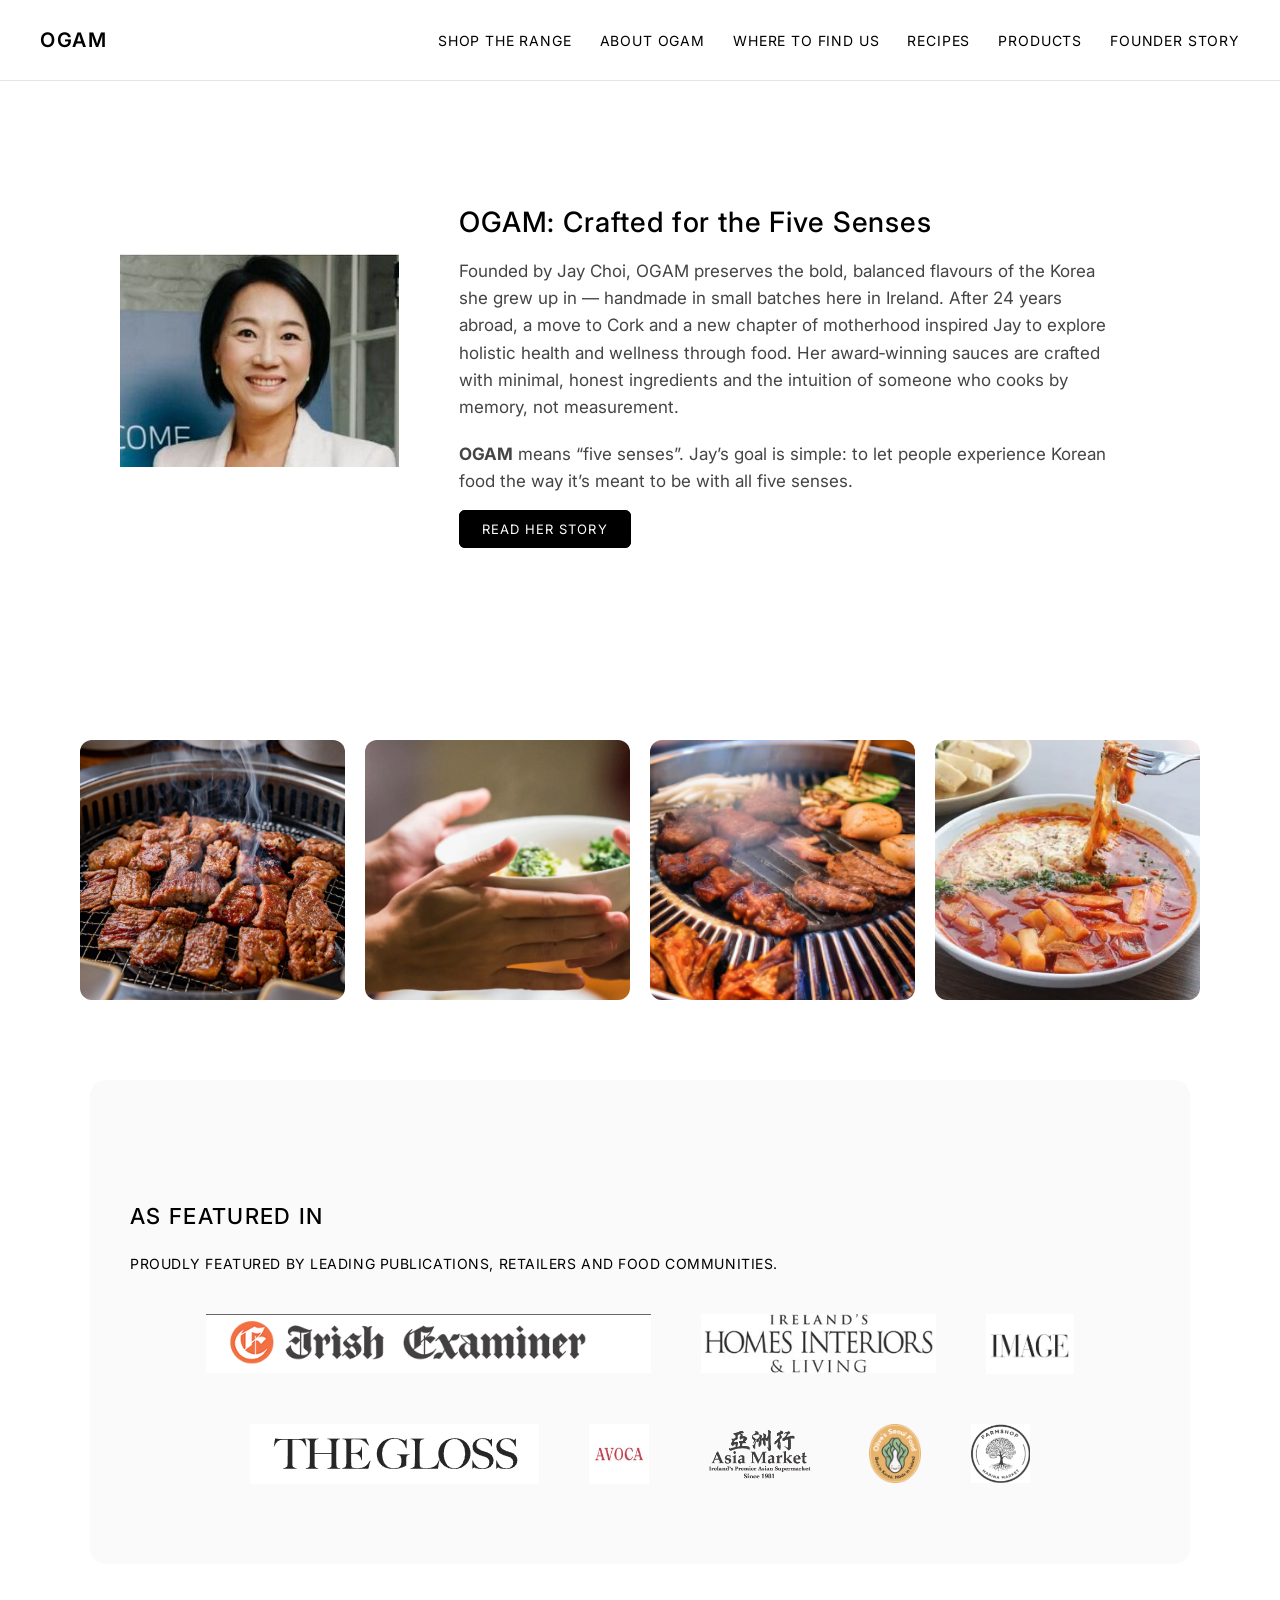
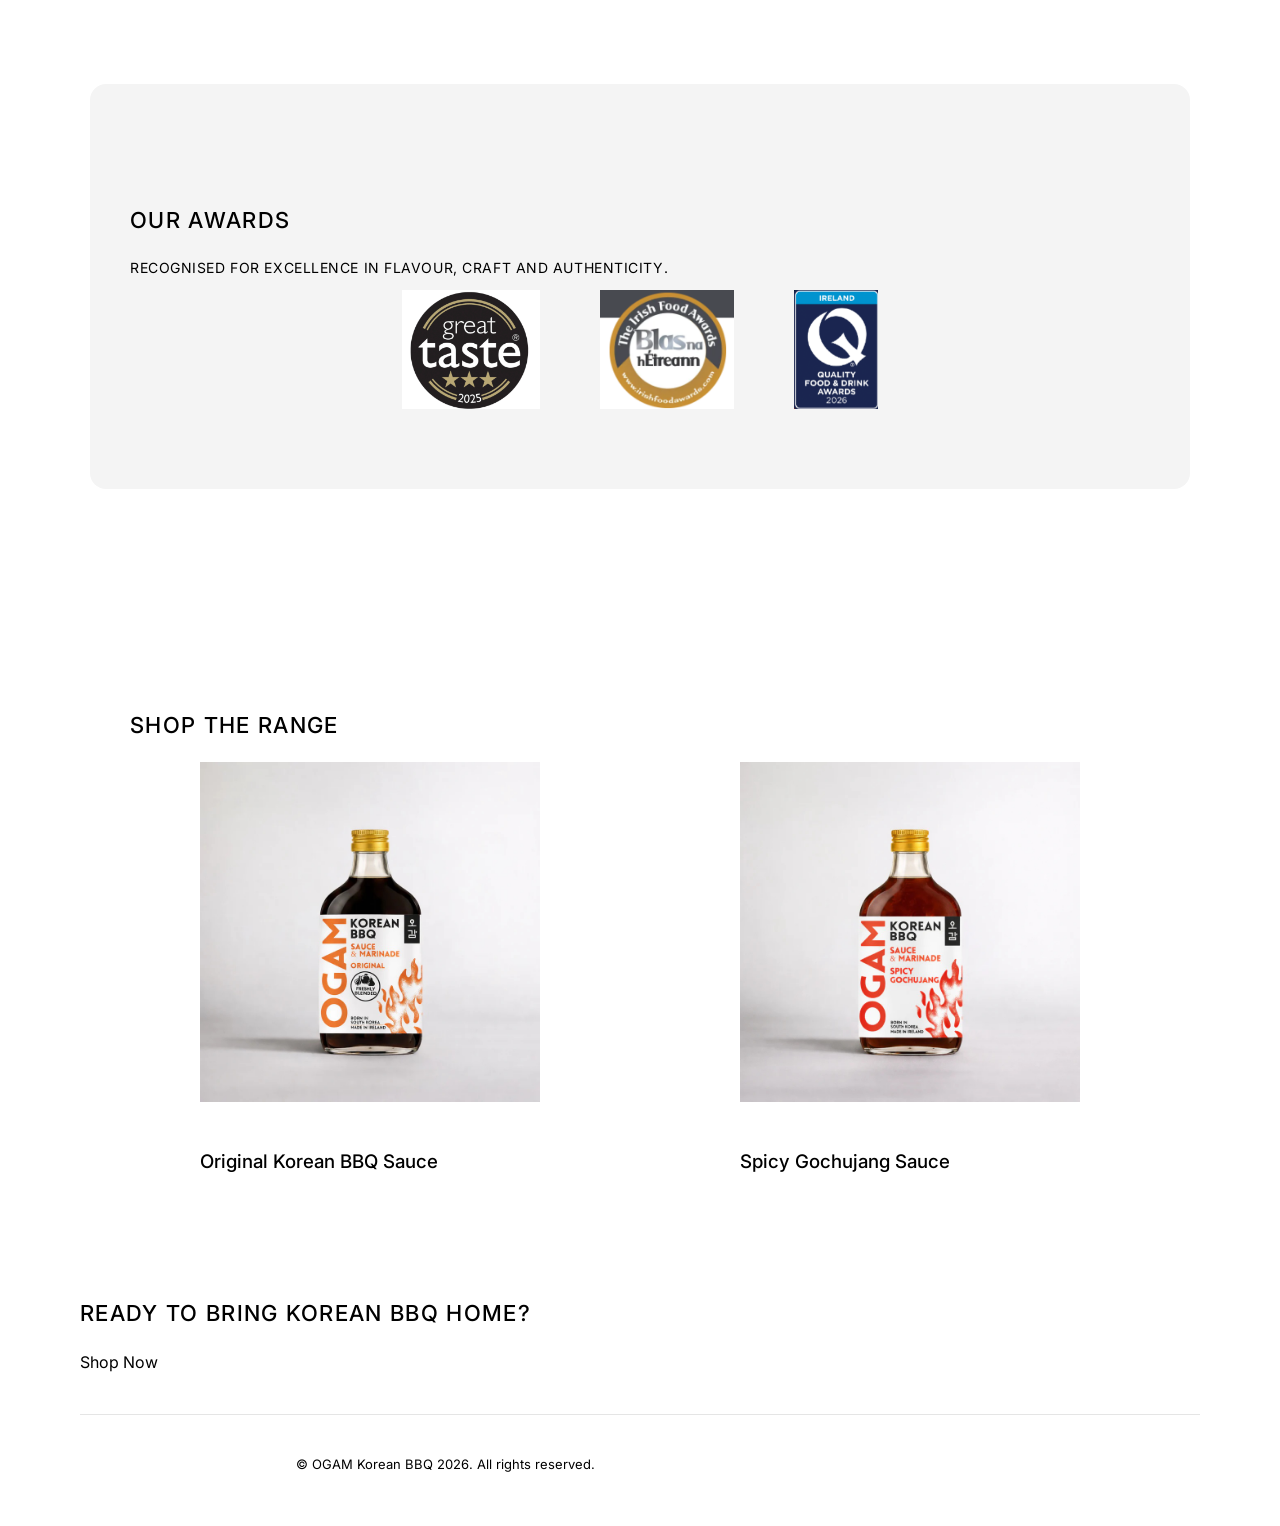
==== index.html @ e0441506 "Update index.html" ====
<!DOCTYPE html>
<html lang="en">
<head>
    <meta charset="UTF-8">
    <title>OGAM – Korean BBQ</title>
    <link rel="stylesheet" href="style.css">
    <link href="https://fonts.googleapis.com/css2?family=Inter:wght@300;400;500;600&display=swap" rel="stylesheet">
</head>
<body>

    <!-- NAVIGATION -->
    <nav class="nav">
        <div class="nav-logo">OGAM</div>
        <div class="nav-links">
            <a href="index.html">Shop the Range</a>
            <a href="about.html">About OGAM</a>
            <a href="where.html">Where to Find Us</a>
            <a href="recipes.html">Recipes</a>
            <a href="products.html">Products</a>
            <a href="jay.html">Founder Story</a>
        </div>
    </nav>
    <div class="home-container">


<!-- FOUNDER MICRO-SECTION -->
<section class="founder-intro">
    <div class="founder-inner">
        <img src="Jay.jpg" alt="Jay, Founder of OGAM" class="founder-photo">
        <div class="founder-text">
            <h2>OGAM: Crafted for the Five Senses</h2>
            <p>Founded by Jay Choi, OGAM preserves the bold, balanced flavours of the Korea she grew up in — handmade in small batches here in Ireland. After 24 years abroad, a move to Cork and a new chapter of motherhood inspired Jay to explore holistic health and wellness through food. Her award‑winning sauces are crafted with minimal, honest ingredients and the intuition of someone who cooks by memory, not measurement.</p>
            <p><strong>OGAM</strong> means “five senses”. Jay’s goal is simple: to let people experience Korean food the way it’s meant to be with all five senses.</p>
            <a href="jay.html" class="btn founder-btn">Read Her Story</a>
        </div>
    </div>
</section>
<section class="lifestyle-strip">
    <div class="lifestyle-grid">

        <img src="lifestyle2.png" alt="BBQ scent wafting">
        <img src="lifestyle3.png" alt="sharing food">
         <img src="lifestyle4.png" alt="the sound of the BBQ">
             <img src="lifestyle5.png" alt="the spicy aromas of Korean cooking">
    </div>
</section>

<section class="page-section as-seen-in">
    <h2 class="section-heading">As Featured In</h2>
    <p class="section-sub">Proudly featured by leading publications, retailers and food communities.</p>

    <div class="seen-logos hoverable">
        <img src="irishexaminer.png" alt="Irish Examiner">
        <img src="IHIL.jpg" alt="Ireland's Home Interiors & Living">
        <img src="imagemagazine.png" alt="Image Magazine">
           <img src="gloss.png" alt="The Gloss">
        <img src="avoca.jpg" alt="Avoca">
        <img src="asiamarket.png" alt="Asia Market">
        <img src="olivesseoulfood.png" alt="Olive's Seoul Food">
        <img src="farmshop.png" alt="Farm Shop Marina Market">
    </div>
</section>

<section class="page-section awards-section">
    <h2 class="section-heading">Our Awards</h2>
    <p class="section-sub">Recognised for excellence in flavour, craft and authenticity.</p>

    <div class="awards-logos hoverable">
        <img src="greattaste2025.png" alt="Great Taste Award">
        <img src="bnah.png" alt="Blas na hÉireann Finalist">
            <img src=" IQ.png" alt="Irish Quality Food Awards 2026">

       
    </div>
</section>



        <!-- PRODUCT TEASER -->
<section class="page-section product-teaser">
            <h2 class="section-heading">Shop the Range</h2>

            <div class="product-teaser-grid">
                <div class="teaser-item hoverable">
                    <img src="Korean-BBQ.jpg" alt="Original Korean BBQ Sauce">
                    <h3>Original Korean BBQ Sauce</h3>
                </div>

                <div class="teaser-item hoverable">
                    <img src="spicy-gochujang.jpg" alt="Spicy Gochujang Sauce">
                    <h3>Spicy Gochujang Sauce</h3>
        
                </div>


                
            </div>
  
        </section>

        <!-- CTA -->
<!--<section class="page-section cta-section">
            <h2>Ready to Bring Korean BBQ Home?</h2>
            <a href="products.html" class="btn">Shop Now</a>
        </section>    </div>!-->

     <h2 class="section-heading">Ready to Bring Korean BBQ Home?</h2>
    <a href="shop.html" class="ogam-btn ogam-btn--secondary">Shop Now</a>



    <footer class="footer">
        <p>&copy; OGAM Korean BBQ 2026. All rights reserved.</p>
    </footer>

</body>

</html>
---- style.css ----
/* GLOBAL RESET */
* {
    margin: 0;
    padding: 0;
    box-sizing: border-box;
}

/* BASE */
body {
    font-family: 'Inter', sans-serif;
    background: #ffffff;
    color: #000000;
    line-height: 1.5;
}
/* GLOBAL HOVER EFFECT FOR ALL INTERACTIVE ELEMENTS */
.hoverable {
    transition: transform .3s ease, opacity .3s ease;
    cursor: pointer;
    display: inline-block;
}

.hoverable:hover {
    transform: scale(1.05);
    opacity: 0.9;
}


a {
    color: #000;
    text-decoration: none;
}

/* LAYOUT */
.page-section {
    padding: 60px 40px;
    max-width: 1100px;
    margin: 0 auto;
}
button,
a.btn,
.recipe-btn,
.hero-btn,
.product-card img {
    transition: transform .3s ease, background .3s ease, opacity .3s ease;
}

button:hover,
a.btn:hover,
.recipe-btn:hover,
.hero-btn:hover {
    transform: scale(1.04);
    background: #111;
    opacity: 0.9;
}

.product-card:hover img {
    transform: scale(1.05);
}


a,
button,
.hero-btn,
.recipe-btn,
.product-card img {
    transition: transform .3s ease, background .3s ease, opacity .3s ease;
}

a:hover,
button:hover,
.hero-btn:hover,
.recipe-btn:hover {
    transform: scale(1.04);
    opacity: 0.9;
}

.cta-section {
    text-align: center;
}

.cta-section .hero-btn,
.cta-section .cta-btn {
    margin: 0 auto;
    display: inline-block;
}


.product-card:hover img {
    transform: scale(1.05);
}


.hero {
    position: relative;
    height: 600px;
    width: 100%;
    overflow: hidden;
}


.hero-img {
    filter: brightness(60%);
    width: 100%;
    height: 100%;
    object-fit: cover;
    display: block;
}


.hero-overlay h1 {
    font-size: 64px;
    line-height: 1.05;
}

.hero-overlay .ogam-btn {
    margin-top: 10px;
    display: inline-block;
}




.teaser-item img {
    max-height: 300px;
}

.lifestyle-grid {
    display: grid;
    grid-template-columns: repeat(3, 1fr);
    gap: 20px;
}

.lifestyle-grid img {
    width: 100%;
    height: 260px;
    object-fit: cover;
    border-radius: 12px;
    opacity:0;
    animation: fadeInUp .8s ease forwards;
  
}

/* Wrap the whole recipes area in a centered column */
.recipes-section {
    max-width: 900px;
    margin: 0 auto 80px;
    padding: 0 40px;
    text-align: center;
}


.lifestyle-grid img:nth-child(2) { animation-delay: .1s; }
.lifestyle-grid img:nth-child(3) { animation-delay: .2s; }
.lifestyle-grid img:nth-child(4) { animation-delay: .3s; }
/* Center the grid inside that column */
.recipes-grid {
    display: grid;
    grid-template-columns: repeat(2, 1fr);
    gap: 40px;
    justify-items: center;      /* centers the cards in each column */
    margin-top: 40px;
}

/* Keep cards narrow and tidy */
.recipe-card {
    max-width: 260px;
    text-align: center;          
}

.recipe-card h3 {
    text-transform: uppercase;
    letter-spacing: 0.05em;
    margin-bottom: 12px;
    text-align: center;
}


.product-teaser-grid {
    display: grid;
    grid-template-columns: repeat(2, 1fr);
    gap: 60px;
    align-items: start;
    justify-items: center;
}

.teaser-item img {
    max-height: 340px;
}


@media (max-width: 700px) {
    .product-teaser-grid {
        grid-template-columns: 1fr;
    }
}


section {
    margin-bottom: 80px;
}


.cta-section {
    background: linear-gradient(180deg, #fafafa, #f0f0f0);
    padding: 120px 40px;
    border-radius: 16px;
    text-align:center;
}

.cta-section .hero-btn,
.cta-section .cta-btn {
    margin: 0 auto;
    display: inline-block;
}



.lifestyle-grid {
    display: grid;
    grid-template-columns: repeat(auto-fit, minmax(260px, 1fr));
    gap: 20px;
}


.founder-intro {
    padding: 80px 40px;
    max-width: 1200px;
    margin: 0 auto;
    margin-bottom: 120px;
}

.founder-inner {
    display: flex;
    align-items: center;
    gap: 60px;
}

.founder-text h2 {
    font-size: 28px;
    margin-bottom: 15px;
    letter-spacing: 0.03em;
}

.founder-text p {
    font-size: 17px;
    line-height: 1.6;
    color: #444;
    margin-bottom: 20px;
}

.founder-btn {
    background: black;
    color: white;
    padding: 12px 26px;
    border-radius: 6px;
    text-decoration: none;
}


/* AS SEEN IN */
.as-seen-in {
    background: #fafafa;
    padding: 80px 40px;
    border-radius: 16px;
    margin-bottom: 120px;
}

.seen-logos {
    display: flex;
    justify-content: center;
    align-items: center;
    gap: 50px;
    flex-wrap: wrap;
    margin-top: 40px;
}

.seen-logos img {
    max-height: 60px;
    object-fit: contain;
    opacity: 0.85;
    transition: 0.3s ease;
}

.seen-logos img:hover {
    opacity: 1;
}

.section-heading {
    text-transform: uppercase;
    letter-spacing: 0.06em;
}
.section-sub {
    text-transform: uppercase;
    letter-spacing: 0.04em;
    font-size: 14px;
}


.hero::after {
    content: "";
    position: absolute;
    inset: 0;
    background: linear-gradient(180deg, rgba(0,0,0,0.4), rgba(0,0,0,0.65));
}

/* AWARDS */
.awards-section {
    background: #f4f4f4;
    padding: 80px 40px;
    border-radius: 16px;
    margin-bottom: 120px;
}

.awards-logos {
    display: flex;
    justify-content: center;
    gap: 60px;
    flex-wrap: wrap;
}

.awards-logos img {
    max-height: 120px;
}


.fade-in {
    opacity: 0;
    transform: translateY(20px);
    animation: fadeInUp 0.8s ease forwards;
}

@keyframes fadeInUp {
    to {
        opacity: 1;
        transform: translateY(0);
    }
}

/* HERO */
/* FULL-WIDTH HERO BANNER */
.hero-banner {
    width: 100%;
    height: 480px;
    background-image:
        linear-gradient(to right, rgba(0,0,0,0.65), rgba(0,0,0,0.05)),
        url('OGAM-MAIN.jpg');
    background-size: cover;
    background-position: center;
    background-repeat: no-repeat;
    position: relative;
}

.hero-overlay {
    position: absolute;
    line-height: 1.05;
    top: 45%;
    left: 60px;
    transform: translateY(-45%);
    color: #fff;
    max-width: 420px;
    z-index: 10;
}

.hero-overlay h1 {
    font-size: 42px;
    font-weight: 600;
    line-height: 1.1;
    margin-bottom: 6px;
    text-transform: uppercase;
    letter-spacing: 0.03em;
}

.hero-overlay p {
    font-size: 18px;
    margin-bottom: 20px;
}

.hero-btn {
    background: #fff;
    color: #000;
    border: 1px solid #000;
    padding: 12px 26px;
    font-size: 14px;
    text-transform: uppercase;
    letter-spacing: 0.08em;
    display: inline-block;
}

/* TYPOGRAPHY */
h1, h2, h3 {
    font-weight: 500;
    margin-bottom: 16px;
    margin-top: 40px;
    margin-bottom: 20px;
}

h1 {
    font-size: 32px;
    letter-spacing: 0.03em;
    text-transform: uppercase;
}

h2 {
    font-size: 22px;
}

p {
    margin-bottom: 12px;
    max-width: 650px;
}

/* BUTTONS */
.btn-row {
    margin-top: 24px;
    display: flex;
    gap: 12px;
    flex-wrap: wrap;
}

.btn {
    padding: 10px 22px;
    border: 1px solid #000;
    font-size: 13px;
    text-transform: uppercase;
    letter-spacing: 0.08em;
}

/* GRIDS */
.grid-3 {
    display: grid;
    grid-template-columns: repeat(3, minmax(0, 1fr));
    gap: 24px;
    margin-top: 24px;
}

.grid-4 {
    display: grid;
    grid-template-columns: repeat(4, minmax(0, 1fr));
    gap: 24px;
    margin-top: 24px;
}


/* NAVIGATION */
.nav {
    display: flex;
    justify-content: space-between;
    align-items: center;
    padding: 25px 40px;
    border-bottom: 1px solid #e5e5e5;
    background: #fff;
}

.nav-logo {
    font-size: 20px;
    font-weight: 600;
    letter-spacing: 0.08em;
    text-transform: uppercase;
}

.nav-links {
    display: flex;
    gap: 28px;
}

.nav-links a {
    font-size: 14px;
    text-transform: uppercase;
    letter-spacing: 0.06em;
    color: #000;
}

.nav-links a:hover {
    opacity: 0.6;
}


@media (max-width: 600px) {

    .hero-banner {
        height: 380px;
        background-position: center;
    }

    .hero-overlay {
        left: 20px;
        top: 40%;
        transform: translateY(-40%);
        max-width: 260px;
    }

    .hero-overlay h1 {
        font-size: 26px;
        line-height: 1.15;
        margin-bottom: 8px;
    }

    .hero-overlay p {
        font-size: 14px;
        margin-bottom: 14px;
    }

    .hero-btn {
        padding: 10px 20px;
        font-size: 12px;
    }
}


.ogam-story p {
    opacity: 0;
    animation: fadeInUp 0.8s ease forwards;
}

.ogam-story p:nth-child(2) { animation-delay: 0.1s; }
.ogam-story p:nth-child(3) { animation-delay: 0.2s; }
.ogam-story p:nth-child(4) { animation-delay: 0.3s; }



.hero-subpage {
    padding: 80px 40px 40px;
    text-align:center;
    max-width: 1100px;
    margin: 0 auto;
    margin-bottom: 40px;
}

.hero-subpage-inner {
    max-width: 700px;
    margin: 0 auto;
    text-align: center;
}

.hero-subpage-inner h1 {
    font-size: 28px;
    text-transform: uppercase;
    letter-spacing: 0.06em;
    margin-bottom: 8px;
}

.hero-subpage-inner p {
    font-size: 16px;
    max-width: 700px;
    margin: 0 auto;
    text-align: center;
}

.founder-section p {
    max-width: 750px;
    margin: 0 auto 20px;
    text-align: center;
}

.ogam-story {
    max-width: 750px;
    margin: 0 auto 80px;
    text-align: center;
}

.ogam-story p {
    max-width: 750px;
    margin: 0 auto 20px;
    line-height: 1.7;
}




.footer {
    padding: 40px;
    text-align: center;
    font-size: 13px;
    border-top: 1px solid #e5e5e5;
    margin-top: 40px;
}


.founder-photo {

    display: flex;
    justify-content: center;
    margin: 50px 0 30px;
    
}

.founder-photo img {
    width: 320px;
    height: 320px;
    border-radius: 50%;
    object-fit: cover;
    border: 1px solid #ddd;
    box-shadow: 0 8px 24px rgba(0,0,0,0.8);
    display: block; 
    padding: 4px;
    background: #fff;
    

}


/* Divider */
.section-divider {
    border: none;
    border-top: 1px solid rgba(0,0,0,0.08);
    margin: 40px auto 60px;
    width: 90%;
    max-width: 1100px;
}

/* Stockist Section */
.stockist-section {
    max-width: 900px;
    margin: 0 auto 120px;
    padding: 0 40px;
    text-align: center;
}

.stockist-heading {
    font-size: 1.8rem;
    font-weight: 600;
    margin-bottom: 50px;
    text-transform: uppercase;
    letter-spacing: 0.06em;
}

.stockist-item img {
    transition: transform .4s ease;
}

.stockist-item:hover img {
    transform: scale(1.08);
}



/* Grid */
.stockist-grid {
    display: grid;
    grid-template-columns: repeat(auto-fit, minmax(240px, 1fr));
    gap: 50px;
    align-items: center;
    justify-items: center;
}

/* Logo containers */
.stockist-item {
    width: 100%;
    height: 170px;
    display: flex;
    align-items: center;
    justify-content: center;
    padding: 36px;
    border-radius: 10px;
    background: #fafafa;
    border: 1px solid #e5e5e5;
    box-shadow: 0 4px 12px rgba(0,0,0,0.04);
}

.stockist-item img {
    max-width: 190px;
    max-height: 110px;
    object-fit: contain;
}

.about-container {
    background: #fafafa;        /* soft luxury background */
    padding: 60px 40px;         /* generous editorial spacing */
    border-radius: 12px;        /* premium rounded edges */
    max-width: 900px;           /* narrower = more luxury */
    margin: 60px auto 120px;    /* centre it beautifully */
}

.about-container p {
    max-width: 620px;
    margin: 0 auto 20px;
}


.founder-section p {
    max-width: 750px;
    margin: 0 auto 20px;
    text-align: center;
}

.ogam-story {
    max-width: 750px;
    margin: 0 auto 80px;
    text-align: center;
}

.ogam-story p {
    max-width: 750px;
    margin: 0 auto 20px;
    line-height: 1.7;
    text-align: center;
}



.page-container {
    background: #fafafa;        /* soft luxury background */
    padding: 80px 40px;         /* generous editorial spacing */
    border-radius: 12px;        /* premium rounded edges */
    max-width: 1000px;           /* narrower = more luxury */
    margin: 0px auto 120px;    /* centre it beautifully */
}

.home-container {
    max-width: 1200px;
    margin: 0 auto;
    padding: 0 40px;
    overflow:visible;
}


.founder-section h2,
.ogam-story h2 {
    max-width: 620px;
    text-transform:uppercase;
    letter-spacing: 0.06em;
    font-size: 22px;
    margin: 50px auto 20px;
    text-align: center;
    letter-spacing: 0.03em;
    font-weight: 600;
}

.founder-section h2,
.ogam-story h2 {
    margin-top: 40px;
    margin-bottom: 20px;
}

.founder-section h2 span,
.ogam-story h2 span {
    font-weight: 300;
}

.home-section .inner {
    max-width: 900px;
    margin: 0 auto;
    padding: 60px 40px;
}

.product-card h3 {
    font-size: 18px;
    font-weight: 500;
    letter-spacing: 0.02em;
    margin-top: 20px;
    margin-bottom: 10px;
}

.about-images {
    max-width: 900px;
    margin: 0 auto;
}

.about-block {
    display: flex;
    align-items: center;
    gap: 40px;
    margin-bottom: 60px;
}


.lifestyle-grid img {
    opacity: 0;
    animation: fadeInUp .8s ease forwards;
}

.lifestyle-grid img:nth-child(2) { animation-delay: .1s; }
.lifestyle-grid img:nth-child(3) { animation-delay: .2s; }
.lifestyle-grid img:nth-child(4) { animation-delay: .3s; }

.about-block.reverse {
    flex-direction: row-reverse;
}

.products-heading {
    text-transform: uppercase;
    letter-spacing: 0.06em;
    font-size: 24px;
    font-weight: 600;
    text-align: center;
    margin-bottom: 50px;
}

.section-divider {
    width: 60px;
    height: 2px;
    background: #000;
    margin: 40px auto;
}

.products-section {
    background: #fafafa;
    padding: 60px 40px;
    border-radius: 12px;
}

.products-grid {
    display: grid;
    grid-template-columns: repeat(auto-fit, minmax(260px, 1fr));
    gap: 40px;
    margin-top: 40px;
}

.products-grid .product-card {
    padding: 30px 20px;       /* more breathing room */
    text-align: center;
}

.products-grid .product-card img {
    max-height: 260px;        /* consistent image sizing */
    margin-bottom: 20px;      /* space between image + title */
}

.products-grid .product-card h3 {
    margin-top: 10px;
    font-size: 18px;
    font-weight: 500;
    letter-spacing: 0.02em;
}

.products-grid .product-card {
    padding-bottom: 40px;
}

.products-grid .product-card {
    box-shadow: 0 4px 12px rgba(0,0,0,0.05);
    border-radius: 12px;
}

.products-section {
    max-width: 900px;
    margin: 0 auto;
    padding: 40px 20px;
    background: #fafafa;
    padding: 60px 40px;
    border-radius: 12px;
}

.products-row {
    display: flex;
    justify-content: center;
    gap: 40px;
    margin-bottom: 60px;
}

.product-card {
    text-align: center;
    margin-bottom: 10px;
}

.product-card img {
    max-height: 220px;   /* smaller, more premium */
    width: auto;
    margin-bottom: 20px;
}

.sauces-row .product-card img {
    max-height: 200px;   /* sauces slightly smaller */
}

.merch-row .product-card img {
    max-height: 180px;   /* tote slightly smaller */
}


.products-heading {
    text-transform: uppercase;
    letter-spacing: 0.06em;
    font-size: 24px;
    font-weight: 600;
    text-align: center;
    margin-bottom: 50px;
    margin-top: 70px;
}

/* Reduce image sizes for a more premium look */
.products-row .product-card img {
    max-height: 160px;
    width: auto;
}

/* Give more breathing room between rows */
.products-row {
    margin-bottom: 80px;
}

/* Add extra spacing before the Merch heading */
.products-section h2.products-heading + .products-row {
    margin-top: 20px;
}

/* Optional: make the tote slightly smaller than sauces */
.merch-row .product-card img {
    max-height: 140px;
}

.product-card:hover img {
    transform: scale(1.03);
    transition: 0.3s ease;
}

.recipes-grid {
    display: grid;
    grid-template-columns: repeat(2, 1fr);
    gap: 40px;
    justify-items: center;

  
  
}

.recipe-card {
    display: flex;
    flex-direction: column;
    justify-content: space-between;
    max-width: 260px;
    text-align: center;
}

.recipe-card img {
    width: 100%;
    border-radius: 12px;
    margin-bottom: 20px;
}

.recipe-card h3 {
    font-size: 18px;
    font-weight: 500;
    letter-spacing: 0.02em;
    margin-bottom: 20px;
      text-transform: uppercase;
}

.recipe-btn {
    display: inline-block;
    padding: 10px 20px;
    background: black;
    color: white;
    text-decoration: none;
    border-radius: 6px;
    font-size: 14px;
    letter-spacing: 0.03em;
    transition: 0.3s ease;
    align-self: center;
    margin-top:10px;
}

.recipe-btn:hover {
    background: #333;
}


/* EVENTS SECTION */
.events-section {
    margin-top: 80px;
}

/* Match Stockists heading style */
.events-heading {
    text-transform: uppercase;
    letter-spacing: 0.06em;
    font-size: 24px;
    font-weight: 600;
    text-align: center;
    margin-bottom: 40px;
}

/* USER GALLERY SECTION */
.user-gallery {
    max-width: 1100px;
    margin: 80px auto;
    text-align: center;
    padding: 0 20px;
}

.gallery-heading {
    font-size: 2.4rem;
    font-weight: 600;
    margin-bottom: 10px;
    letter-spacing: 1px;
    text-transform: uppercase;
}

.gallery-subheading {
    text-transform: uppercase;
    font-size: 1.1rem;
    color: #555;
    letter-spacing: 0.5px;
    margin-bottom: 40px;
}

.gallery-grid {
    display: grid;
    grid-template-columns: repeat(auto-fit, minmax(260px, 1fr));
    gap: 20px;
}

.gallery-item {
    overflow: hidden;
    border-radius: 8px;
}

.gallery-item img {
    width: 100%;
    height: 100%;
    object-fit: cover;
    transition: transform .35s ease, opacity .35s ease;
}

/* Hover effect (matches your product cards + buttons) */
.gallery-item:hover img {
    transform: scale(1.05);
    opacity: 0.9;
}

.gallery-cta {
    margin-top: 30px;
    font-size: 1rem;
    color: #333;
    text-align:center;
}


/* EVENTS GRID – EXACT clone of stockists grid */
.events-grid {
    max-width: 1100px;
    margin: 0 auto;
    padding: 60px 40px;
    display: grid;
    grid-template-columns: repeat(3, 1fr);
    gap: 24px;
}

.event-item {
    width: 100%;
    height: 260px; /* consistent height */
    overflow: hidden;
    border-radius: 6px;
    border: 1px solid #ddd;
}

.event-item img {
    width: 100%;
    height: 100%;
    object-fit: cover;
    transition: transform .4s ease;
}

.event-item:hover img {
    transform: scale(1.08);
}


/* Tablet */
@media (max-width: 900px) {
    .events-grid {
        grid-template-columns: repeat(2, 1fr);
    }
}

/* Mobile */
@media (max-width: 600px) {
    .events-grid {
        grid-template-columns: 1fr;
    }
}
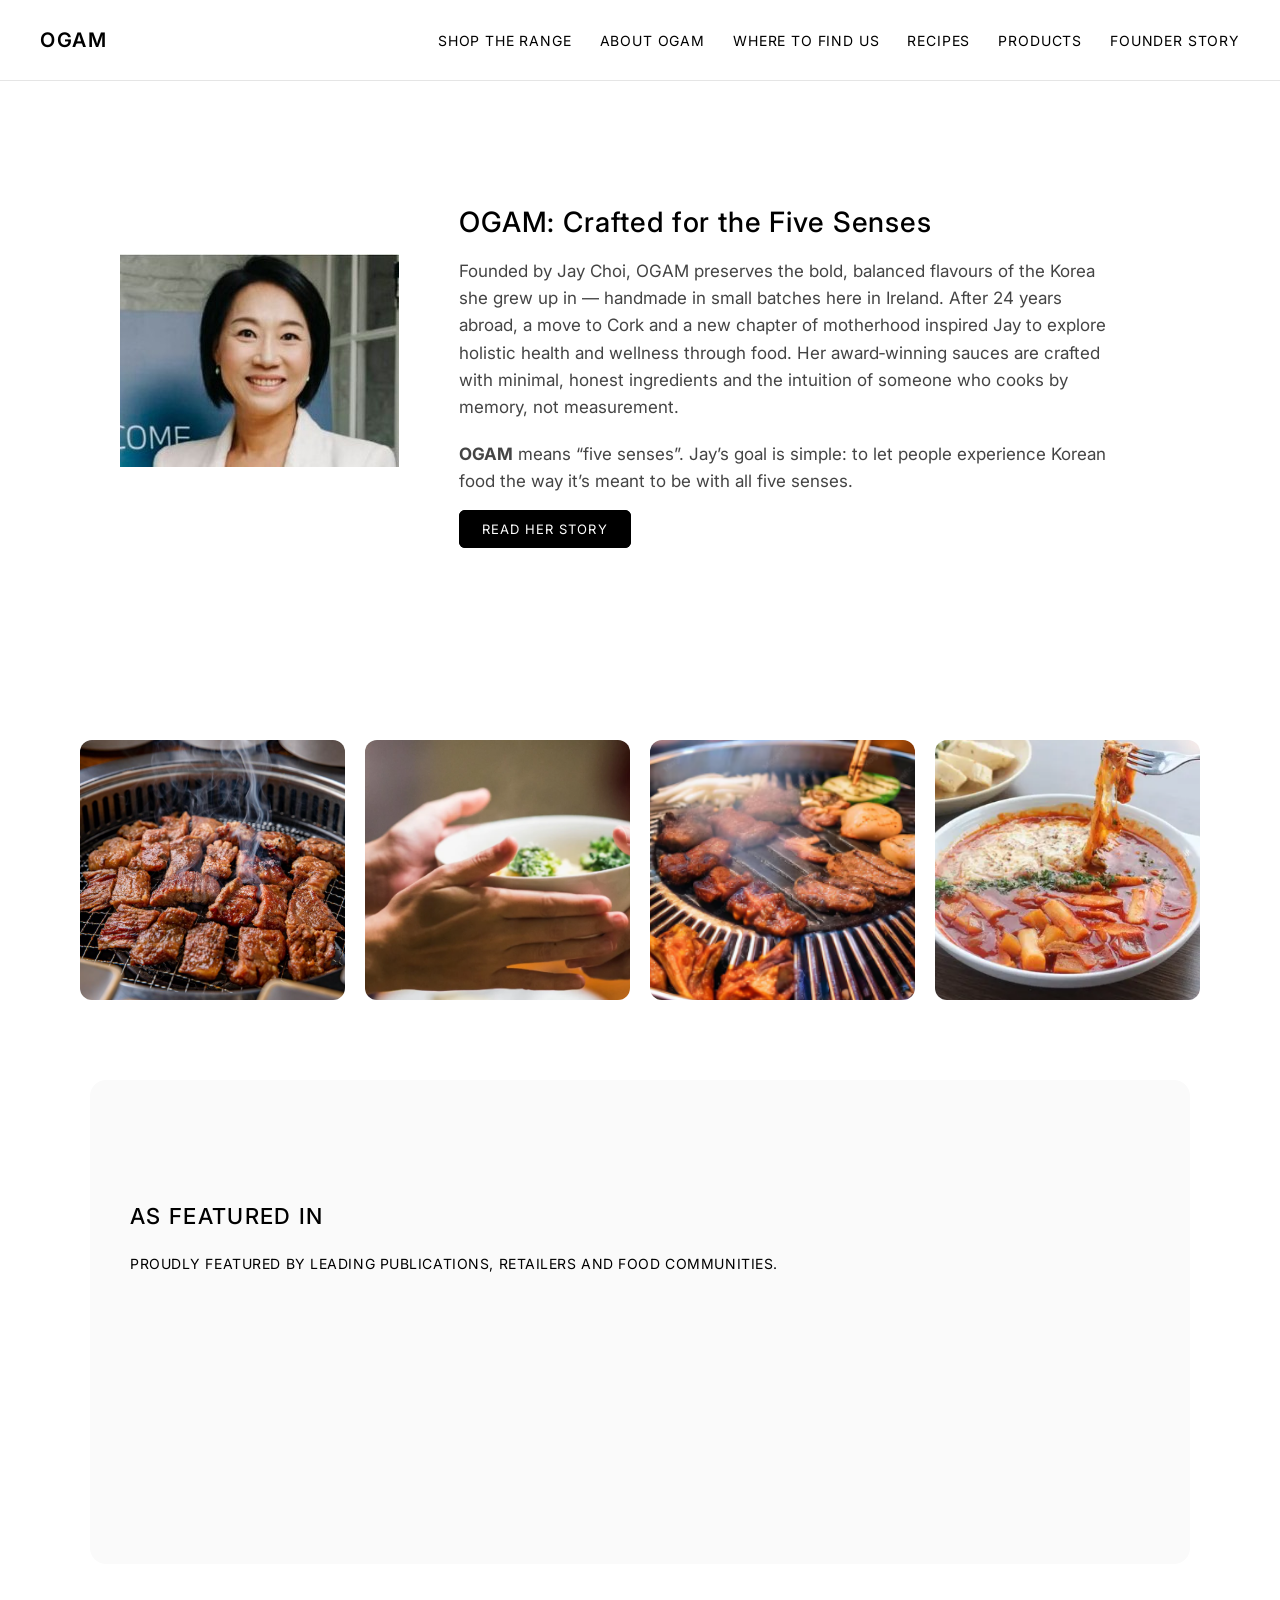
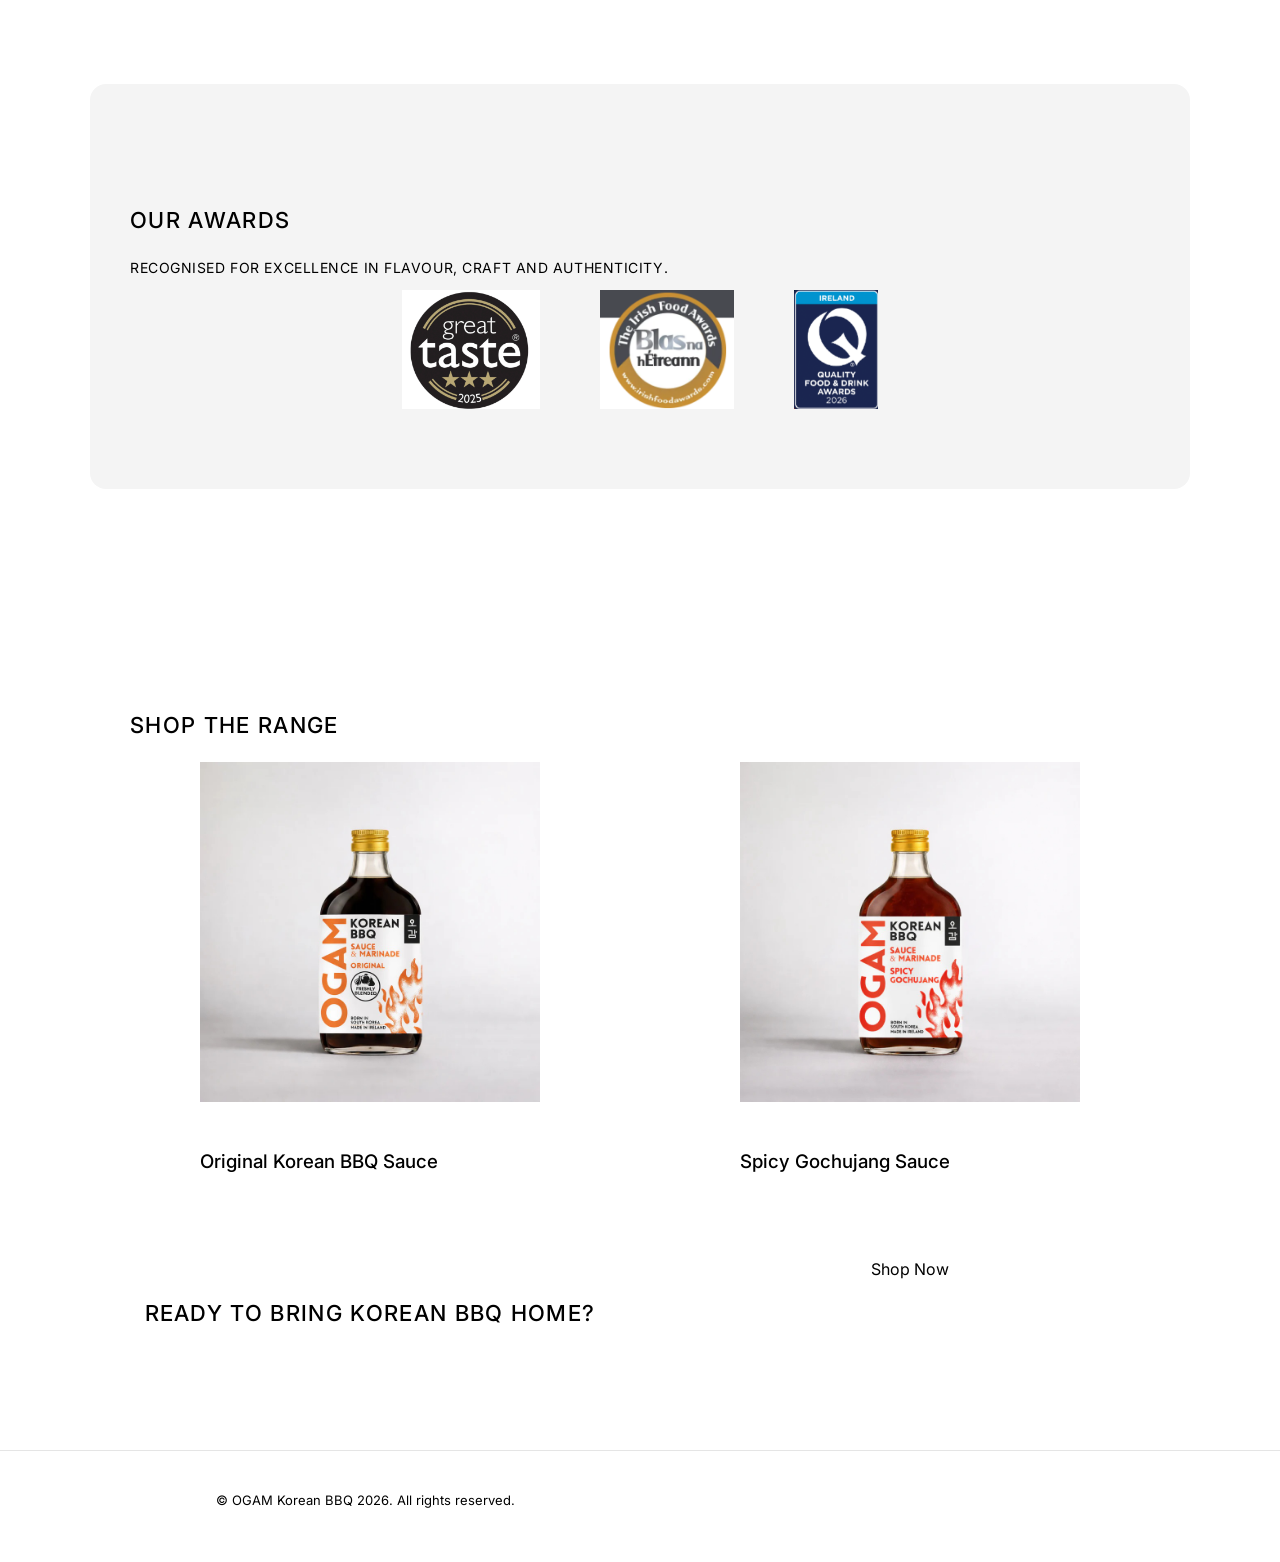
==== commit dfbc10e9: "Update index.html" ====
--- a/index.html
+++ b/index.html
@@ -94,9 +94,9 @@
 
 
                 
-            </div>
+       
   
-        </section>
+      
 
         <!-- CTA -->
 <!--<section class="page-section cta-section">
@@ -105,7 +105,7 @@
         </section>    </div>!-->
 
      <h2 class="section-heading">Ready to Bring Korean BBQ Home?</h2>
-    <a href="shop.html" class="ogam-btn ogam-btn--secondary">Shop Now</a>
+    <a href="shop.html" class="ogam-btn ogam-btn--secondary">Shop Now</a>  </section>     </div>
 
 
 
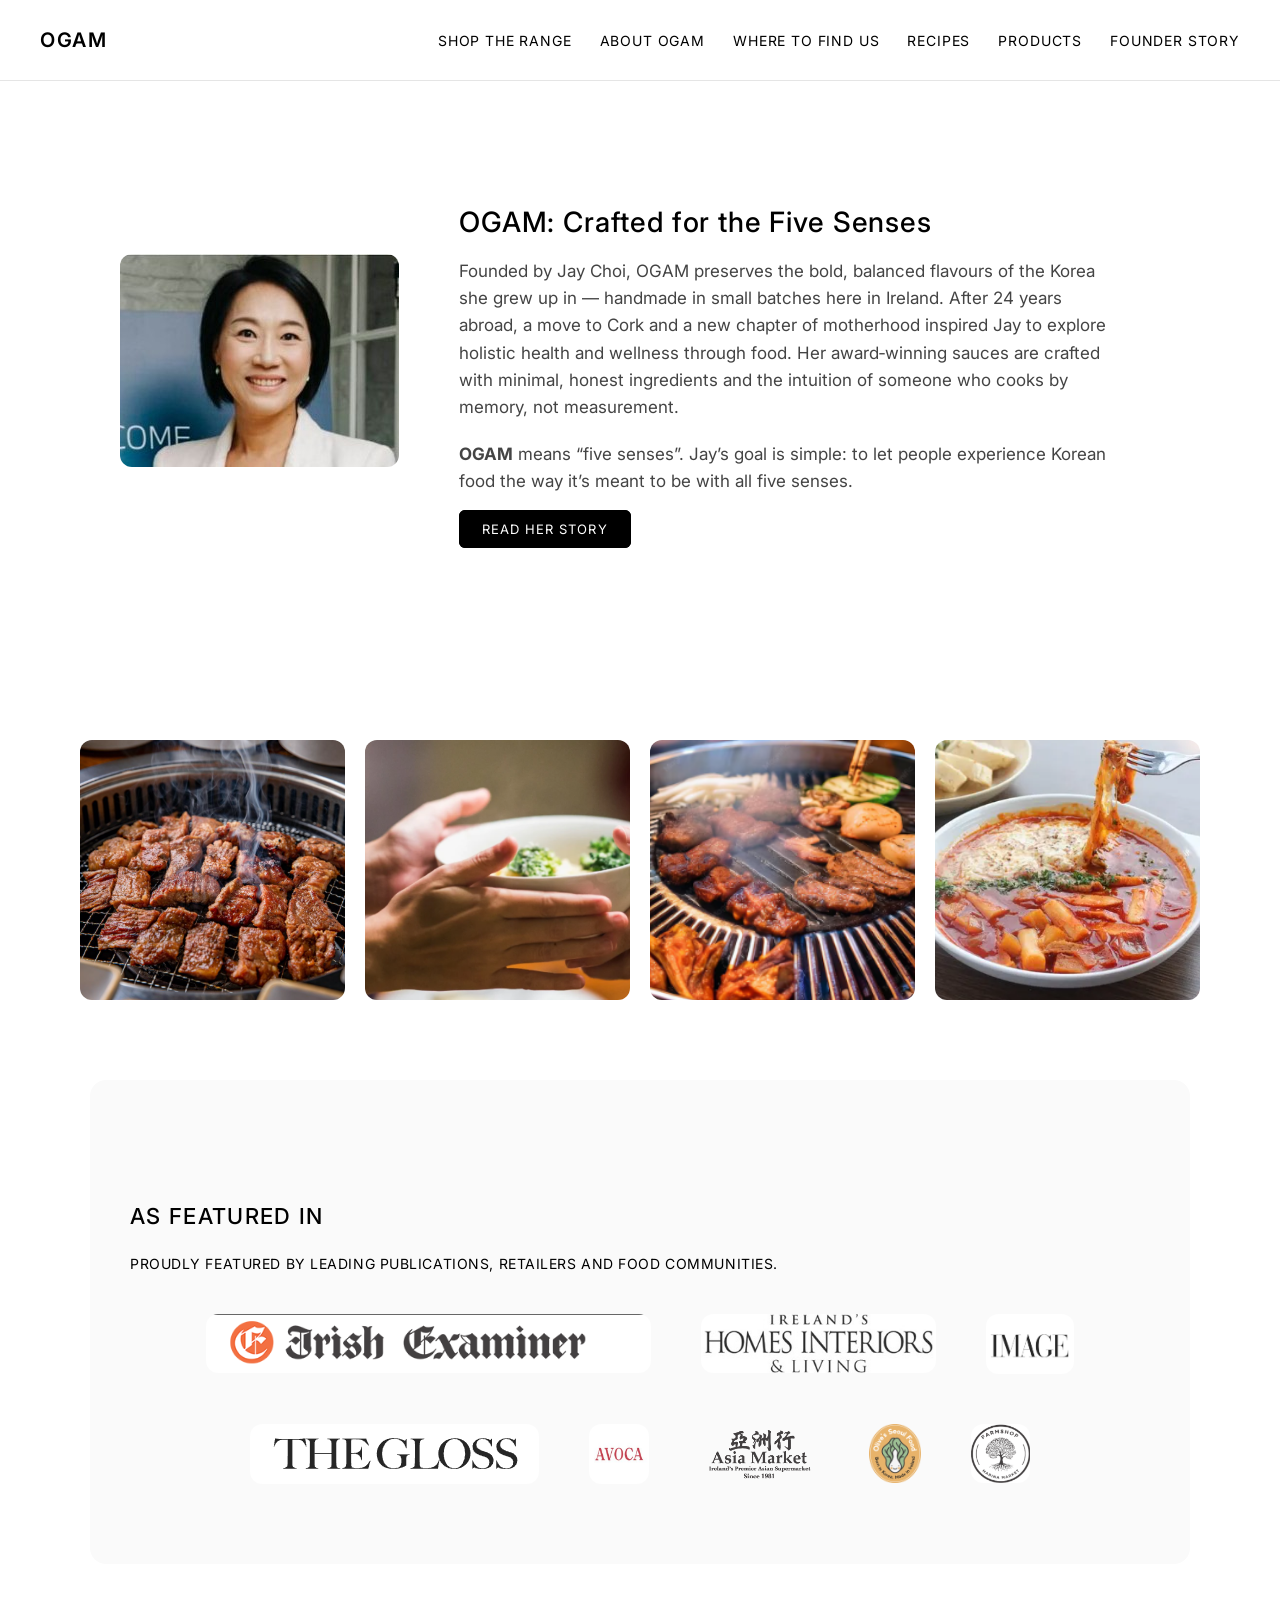
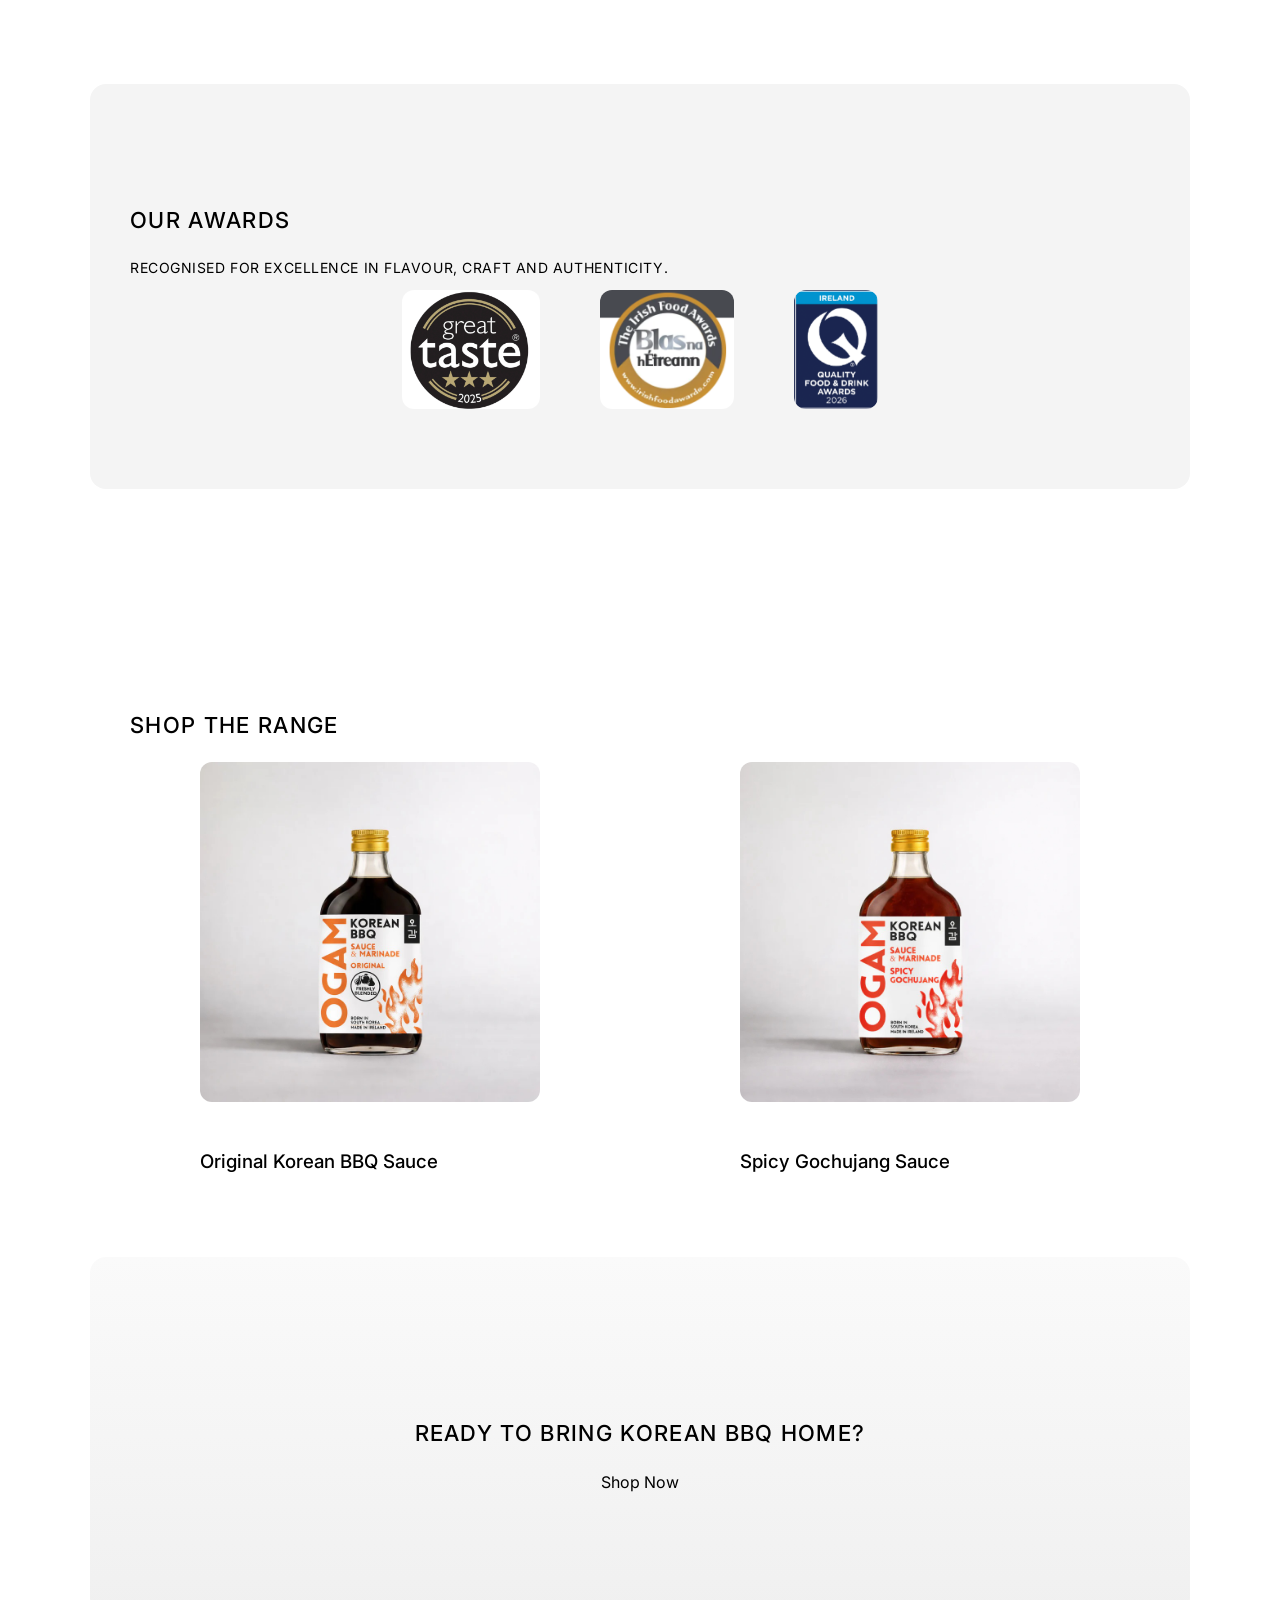
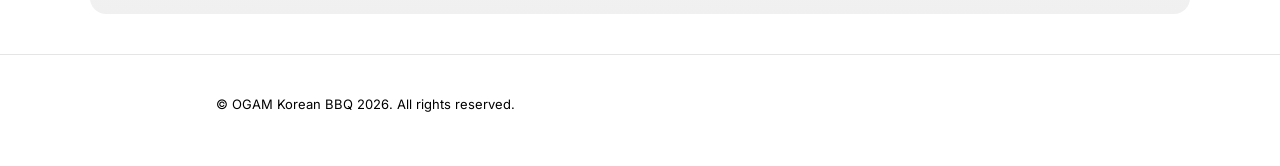
==== commit 2ba390bb: "Update index.html" ====
--- a/index.html
+++ b/index.html
@@ -91,23 +91,16 @@
                     <h3>Spicy Gochujang Sauce</h3>
         
                 </div>
+            </div>
+</section>
+                
+<!-- CTA SECTION (correct placement) -->
+<section class="page-section cta-section">
+    <h2 class="section-heading">Ready to Bring Korean BBQ Home?</h2>
+    <a href="shop.html" class="ogam-btn ogam-btn--secondary">Shop Now</a>
+</section>
 
-
-                
-       
-  
-      
-
-        <!-- CTA -->
-<!--<section class="page-section cta-section">
-            <h2>Ready to Bring Korean BBQ Home?</h2>
-            <a href="products.html" class="btn">Shop Now</a>
-        </section>    </div>!-->
-
-     <h2 class="section-heading">Ready to Bring Korean BBQ Home?</h2>
-    <a href="shop.html" class="ogam-btn ogam-btn--secondary">Shop Now</a>  </section>     </div>
-
-
+</div> <!-- closes .home-container -->
 
     <footer class="footer">
         <p>&copy; OGAM Korean BBQ 2026. All rights reserved.</p>
--- a/style.css
+++ b/style.css
@@ -12,6 +12,12 @@
     color: #000000;
     line-height: 1.5;
 }
+
+/* GLOBAL IMAGE STYLE */
+img {
+    border-radius: 12px;
+}
+
 /* GLOBAL HOVER EFFECT FOR ALL INTERACTIVE ELEMENTS */
 .hoverable {
     transition: transform .3s ease, opacity .3s ease;
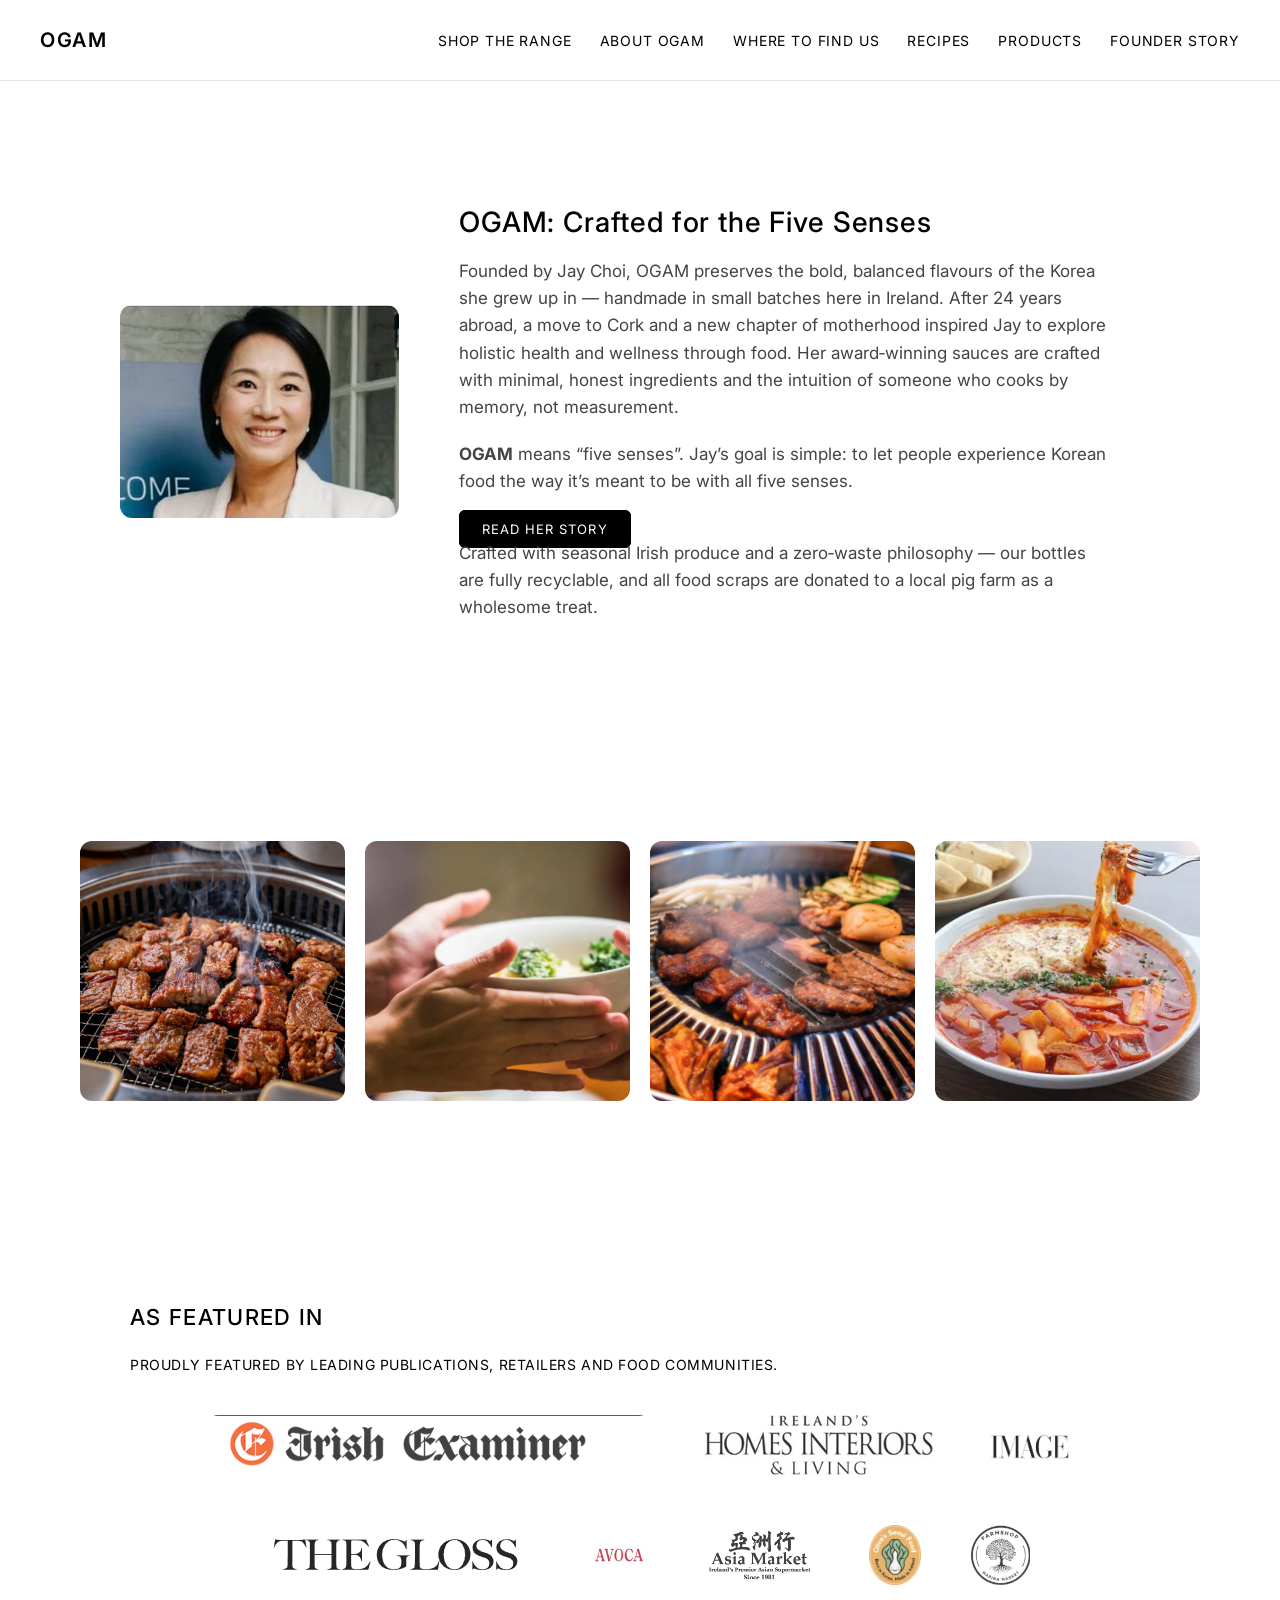
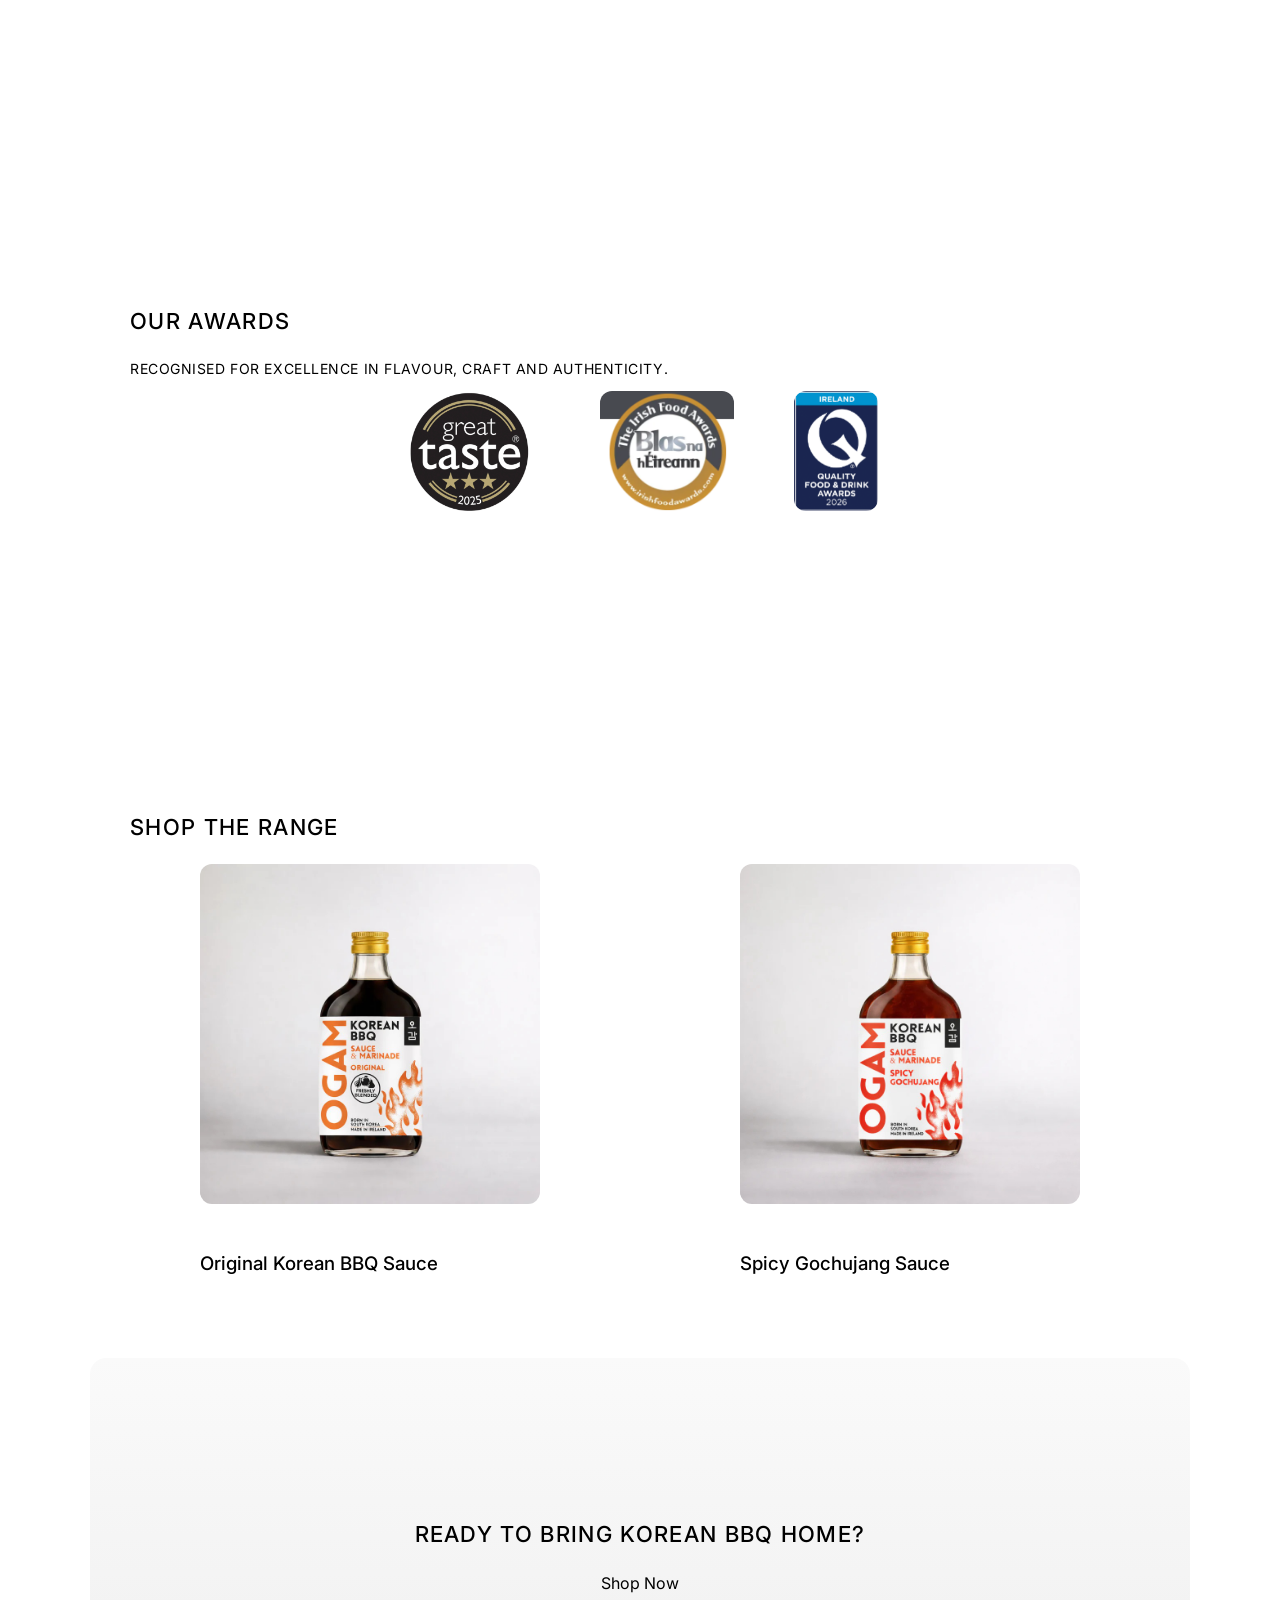
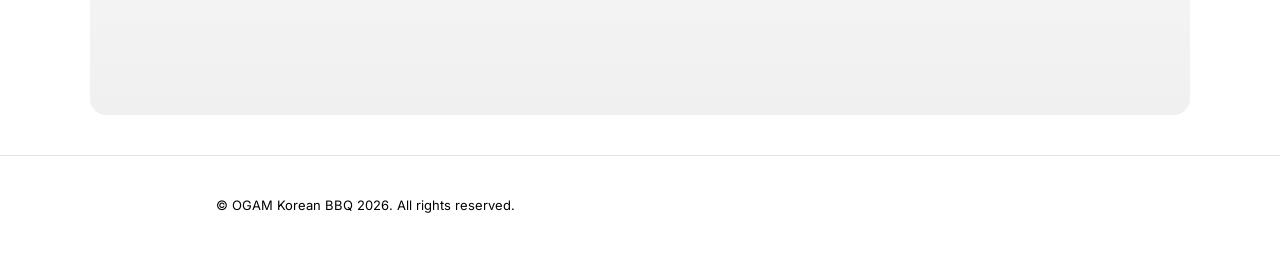
==== commit a014ca23: "Update index.html" ====
--- a/index.html
+++ b/index.html
@@ -32,9 +32,15 @@
             <p>Founded by Jay Choi, OGAM preserves the bold, balanced flavours of the Korea she grew up in — handmade in small batches here in Ireland. After 24 years abroad, a move to Cork and a new chapter of motherhood inspired Jay to explore holistic health and wellness through food. Her award‑winning sauces are crafted with minimal, honest ingredients and the intuition of someone who cooks by memory, not measurement.</p>
             <p><strong>OGAM</strong> means “five senses”. Jay’s goal is simple: to let people experience Korean food the way it’s meant to be with all five senses.</p>
             <a href="jay.html" class="btn founder-btn">Read Her Story</a>
+
+            <p class="sustainability-note">
+    Crafted with seasonal Irish produce and a zero‑waste philosophy — our bottles are fully recyclable, and all food scraps are donated to a local pig farm as a wholesome treat.
+</p>
+
         </div>
     </div>
 </section>
+
 <section class="lifestyle-strip">
     <div class="lifestyle-grid">
 
--- a/style.css
+++ b/style.css
@@ -265,7 +265,7 @@
 
 /* AS SEEN IN */
 .as-seen-in {
-    background: #fafafa;
+  
     padding: 80px 40px;
     border-radius: 16px;
     margin-bottom: 120px;
@@ -311,7 +311,7 @@
 
 /* AWARDS */
 .awards-section {
-    background: #f4f4f4;
+
     padding: 80px 40px;
     border-radius: 16px;
     margin-bottom: 120px;
@@ -1025,10 +1025,11 @@
 }
 
 .gallery-cta {
-    margin-top: 30px;
-    font-size: 1rem;
-    color: #333;
-    text-align:center;
+    margin-top: 20px;
+    font-size: 0.95rem;
+    letter-spacing: 0.03em;
+    Opacity: 0.8;
+    text-align: center;
 }
 
 
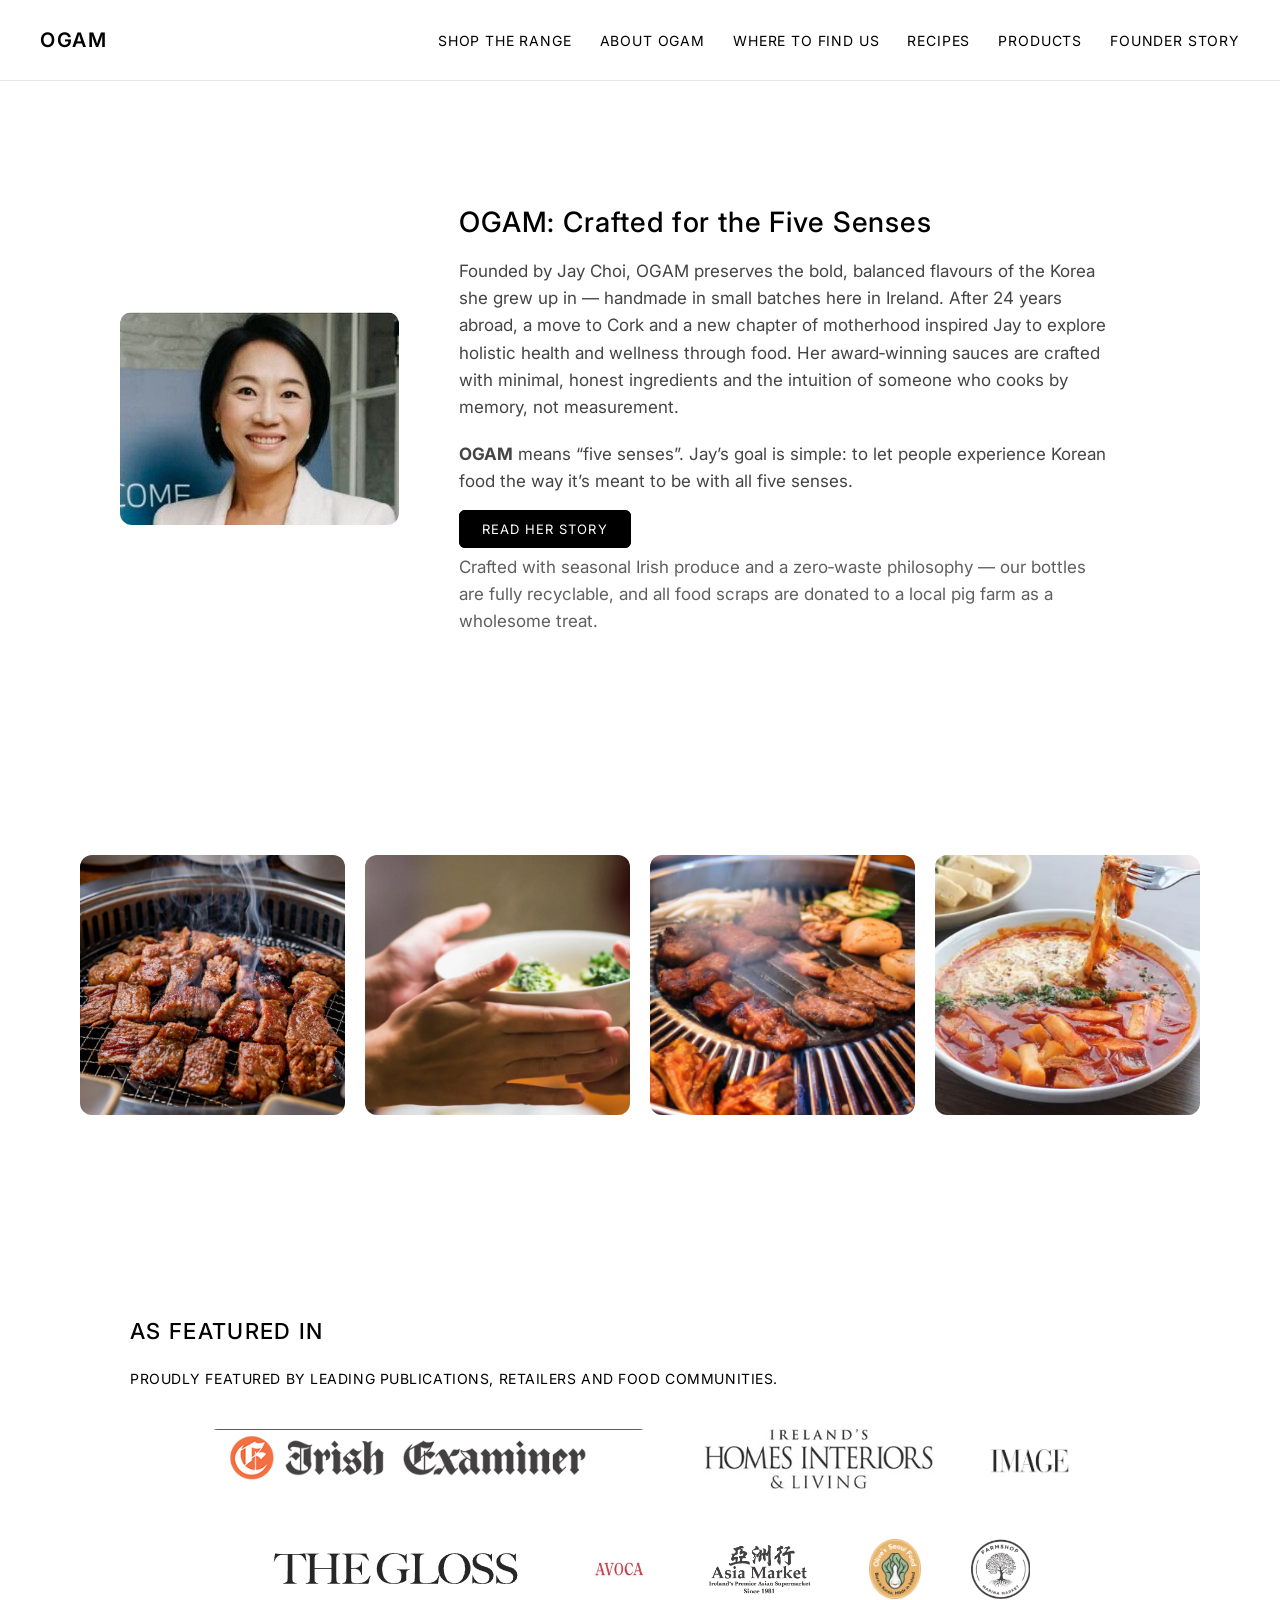
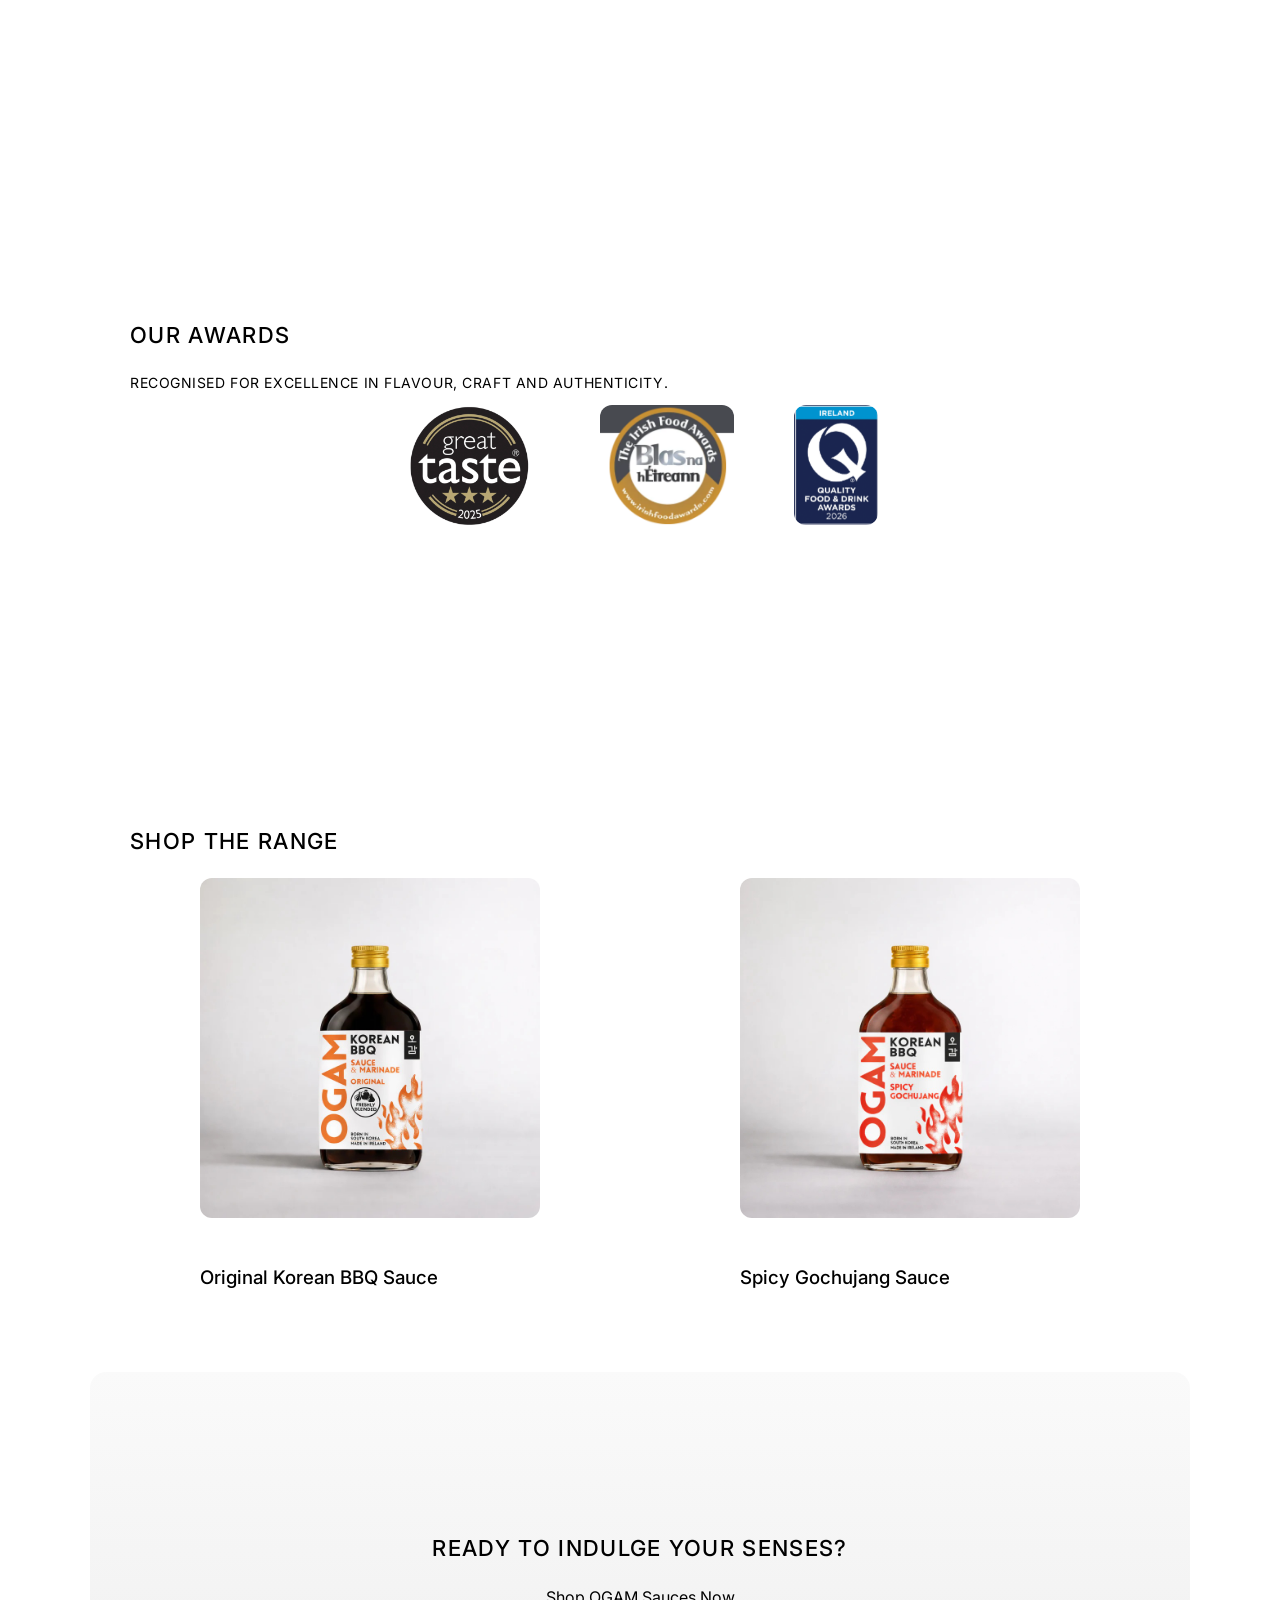
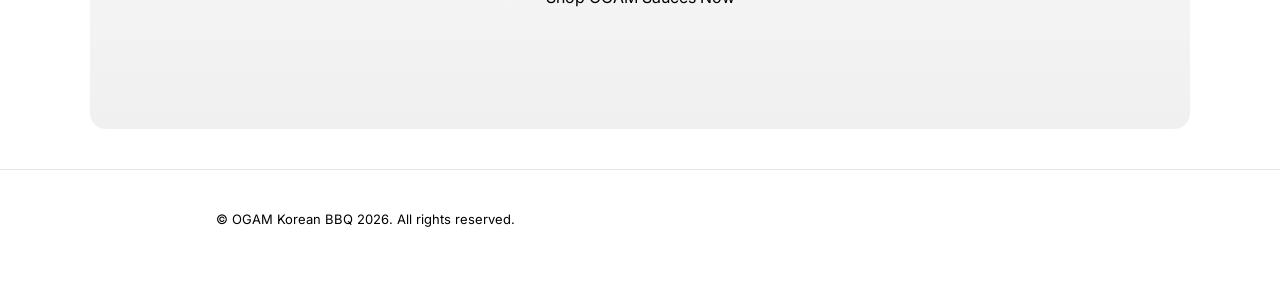
==== commit c104ff89: "Update index.html" ====
--- a/index.html
+++ b/index.html
@@ -102,8 +102,8 @@
                 
 <!-- CTA SECTION (correct placement) -->
 <section class="page-section cta-section">
-    <h2 class="section-heading">Ready to Bring Korean BBQ Home?</h2>
-    <a href="shop.html" class="ogam-btn ogam-btn--secondary">Shop Now</a>
+    <h2 class="section-heading">Ready to indulge your senses?</h2>
+    <a href="shop.html" class="ogam-btn ogam-btn--secondary">Shop OGAM Sauces Now</a>
 </section>
 
 </div> <!-- closes .home-container -->
--- a/style.css
+++ b/style.css
@@ -58,6 +58,15 @@
     background: #111;
     opacity: 0.9;
 }
+
+.sustainability-note {
+    font-size: 14px;
+    line-height: 1.5;
+    margin-top: 14px;
+    opacity: 0.85;
+   
+}
+
 
 .product-card:hover img {
     transform: scale(1.05);
@@ -170,7 +179,10 @@
 /* Keep cards narrow and tidy */
 .recipe-card {
     max-width: 260px;
-    text-align: center;          
+    text-align: center; 
+    heigth: 240px;
+    object-fit: cover; 
+    border-radium: 12px; 
 }
 
 .recipe-card h3 {
@@ -550,6 +562,14 @@
     max-width: 700px;
     margin: 0 auto;
     text-align: center;
+    text-transform: uppercase;
+    font-family: 'Inter', sans-serif;
+    color: #000000;
+    line-height: 1.5;
+    text-transform: uppercase;
+    letter-spacing: 0.06em;
+    opacity: 0.85;
+
 }
 
 .founder-section p {
@@ -994,6 +1014,7 @@
 
 .gallery-subheading {
     text-transform: uppercase;
+    text-align: center; 
     font-size: 1.1rem;
     color: #555;
     letter-spacing: 0.5px;
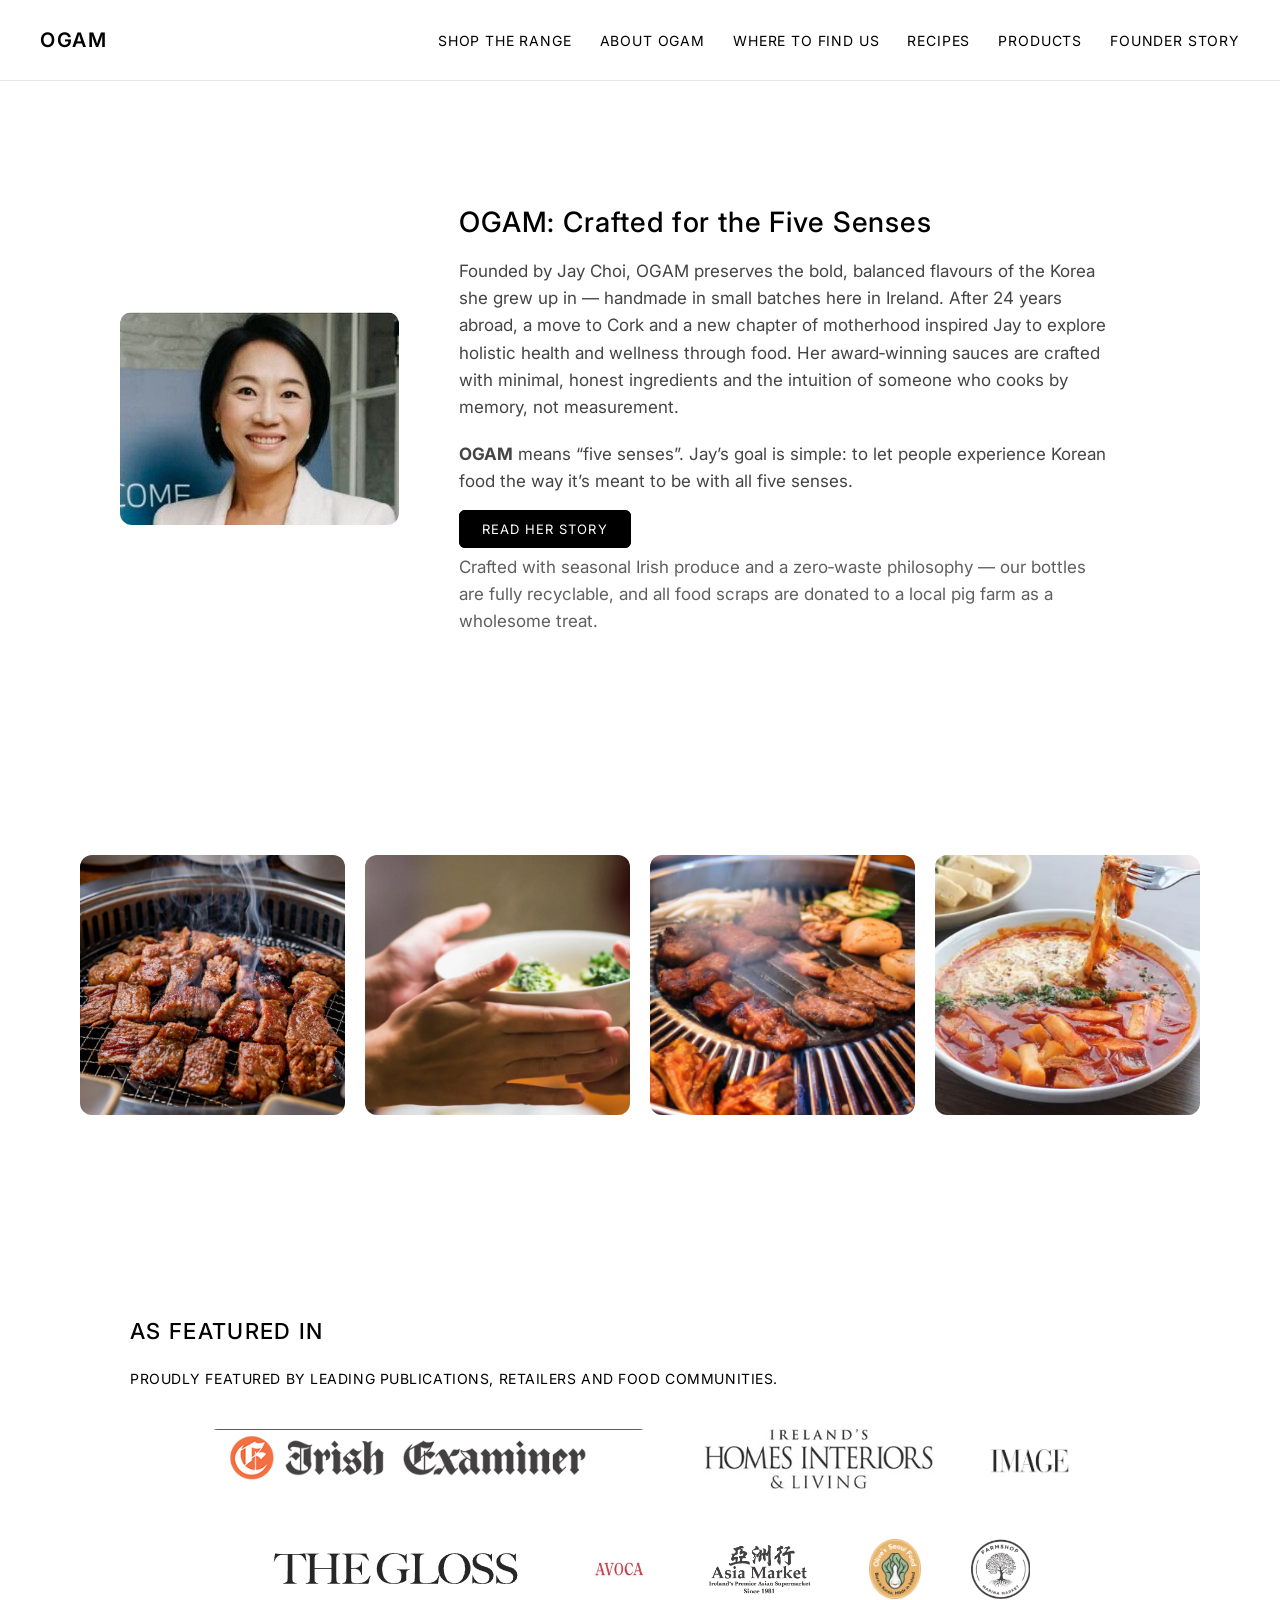
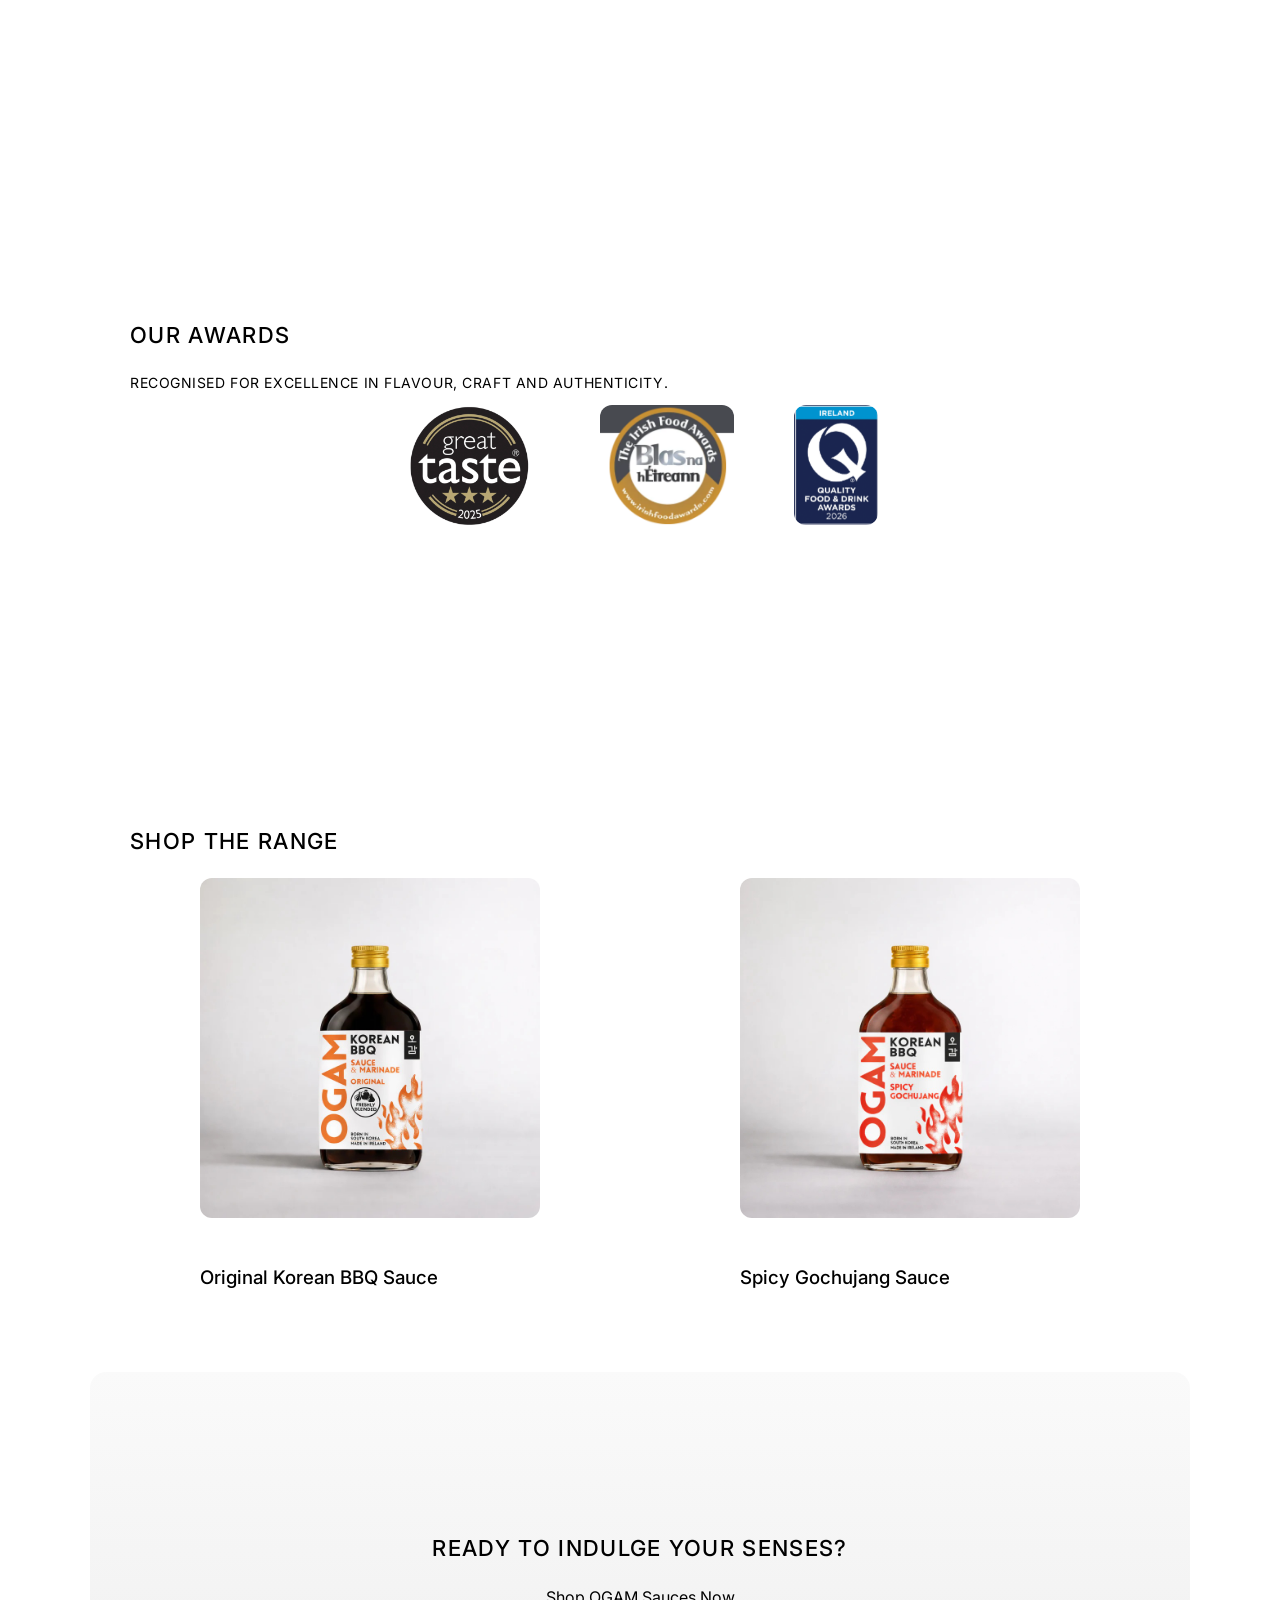
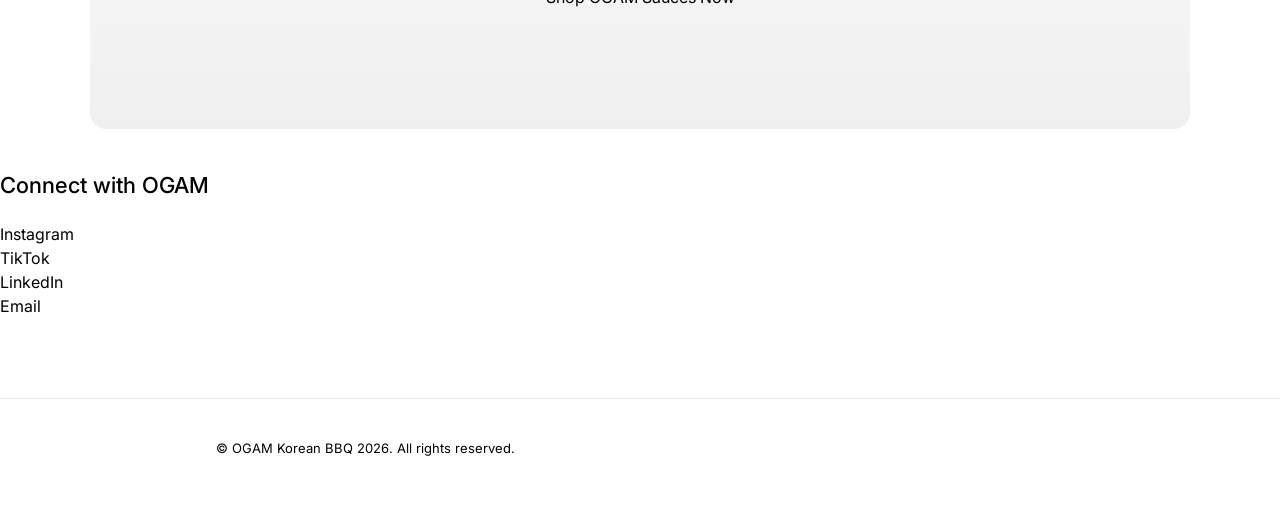
==== commit db1c2b62: "Update index.html" ====
--- a/index.html
+++ b/index.html
@@ -108,6 +108,33 @@
 
 </div> <!-- closes .home-container -->
 
+    <!-- Socials Section -->
+<section class="socials">
+  <h2>Connect with OGAM</h2>
+  <ul class="social-links">
+    <li>
+      <a href="https://www.instagram.com/ogamkorean" target="_blank" rel="noopener">
+        Instagram
+      </a>
+    </li>
+    <li>
+      <a href="https://www.tiktok.com/@ogamkorean" target="_blank" rel="noopener">
+        TikTok
+      </a>
+    </li>
+    <li>
+      <a href="https://www.linkedin.com/JayChoi" target="_blank" rel="noopener">
+        LinkedIn
+      </a>
+    </li>
+    <li>
+      <a href="mailto:hello@ogamkcork.com">
+        Email
+      </a>
+    </li>
+  </ul>
+</section>
+
     <footer class="footer">
         <p>&copy; OGAM Korean BBQ 2026. All rights reserved.</p>
     </footer>
--- a/style.css
+++ b/style.css
@@ -158,6 +158,7 @@
 /* Wrap the whole recipes area in a centered column */
 .recipes-section {
     max-width: 900px;
+    max-heigth: 260px;
     margin: 0 auto 80px;
     padding: 0 40px;
     text-align: center;
@@ -179,6 +180,7 @@
 /* Keep cards narrow and tidy */
 .recipe-card {
     max-width: 260px;
+    max-heigth: 330px;
     text-align: center; 
     heigth: 240px;
     object-fit: cover; 
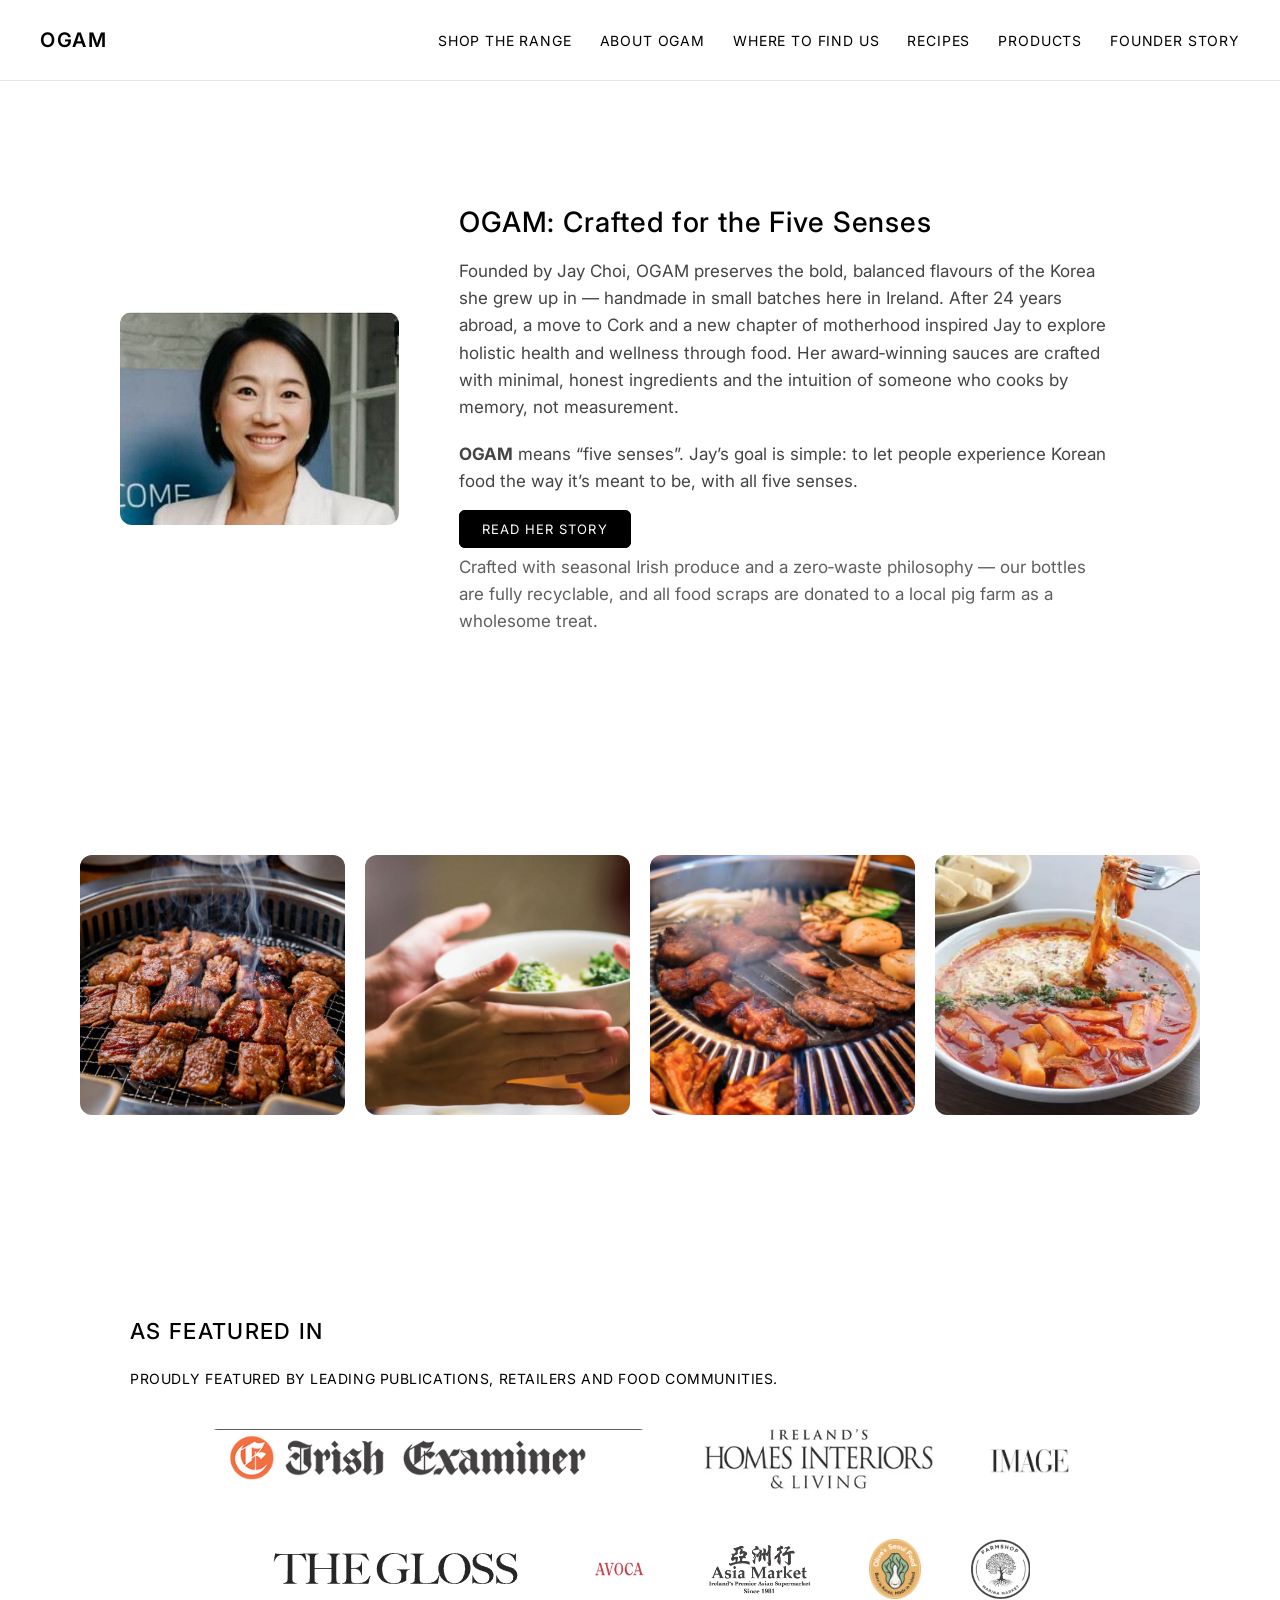
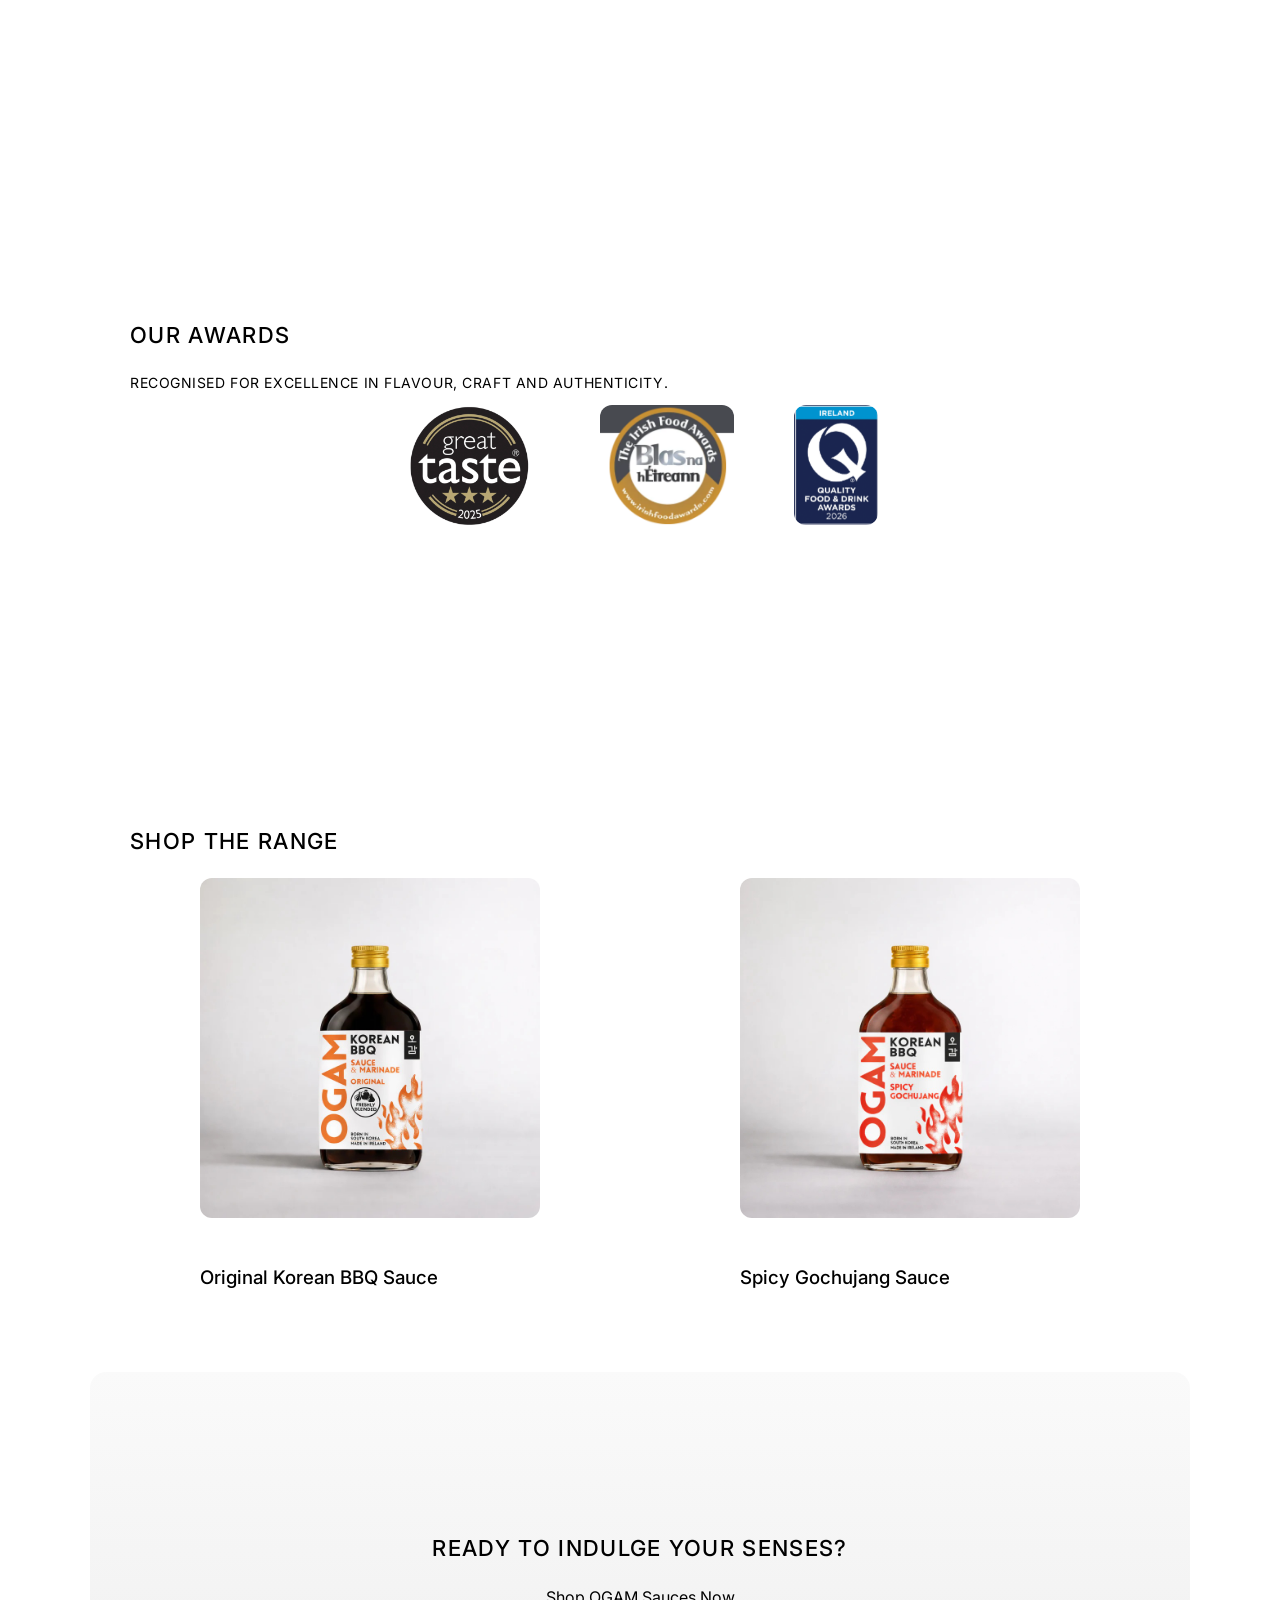
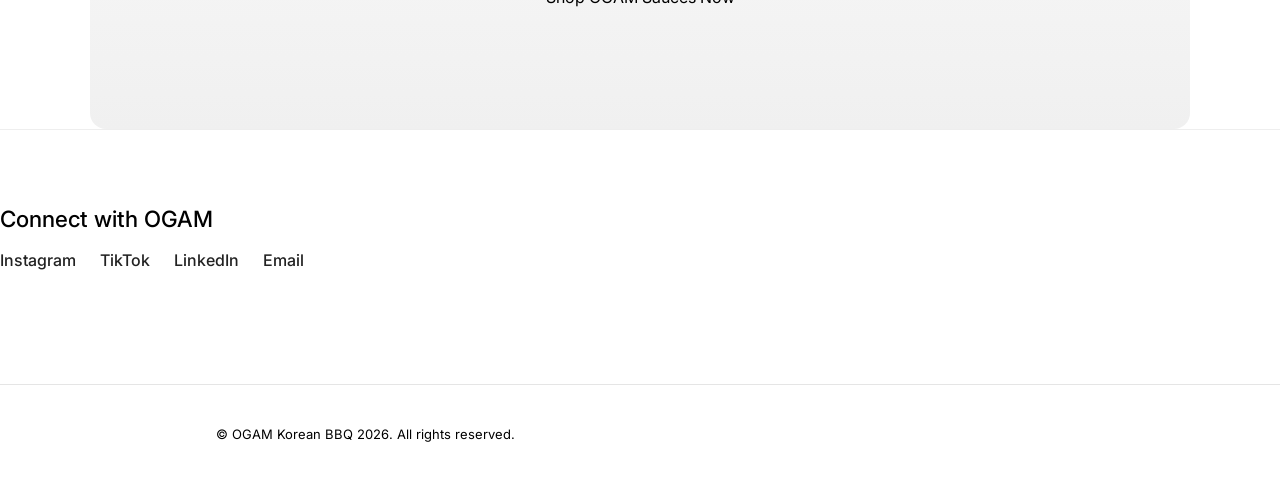
==== commit 324a646b: "Update index.html" ====
--- a/index.html
+++ b/index.html
@@ -30,7 +30,7 @@
         <div class="founder-text">
             <h2>OGAM: Crafted for the Five Senses</h2>
             <p>Founded by Jay Choi, OGAM preserves the bold, balanced flavours of the Korea she grew up in — handmade in small batches here in Ireland. After 24 years abroad, a move to Cork and a new chapter of motherhood inspired Jay to explore holistic health and wellness through food. Her award‑winning sauces are crafted with minimal, honest ingredients and the intuition of someone who cooks by memory, not measurement.</p>
-            <p><strong>OGAM</strong> means “five senses”. Jay’s goal is simple: to let people experience Korean food the way it’s meant to be with all five senses.</p>
+            <p><strong>OGAM</strong> means “five senses”. Jay’s goal is simple: to let people experience Korean food the way it’s meant to be, with all five senses.</p>
             <a href="jay.html" class="btn founder-btn">Read Her Story</a>
 
             <p class="sustainability-note">
--- a/style.css
+++ b/style.css
@@ -12,6 +12,35 @@
     color: #000000;
     line-height: 1.5;
 }
+
+.socials {
+  padding: 2rem 0;
+  border-top: 1px solid #eee;
+}
+
+.socials h2 {
+  font-size: 1.4rem;
+  margin-bottom: 0.75rem;
+}
+
+.social-links {
+  list-style: none;
+  padding: 0;
+  display: flex;
+  gap: 1.5rem;
+  flex-wrap: wrap;
+}
+
+.social-links a {
+  text-decoration: none;
+  font-weight: 500;
+  color: #222;
+}
+
+.social-links a:hover {
+  text-decoration: underline;
+}
+
 
 /* GLOBAL IMAGE STYLE */
 img {
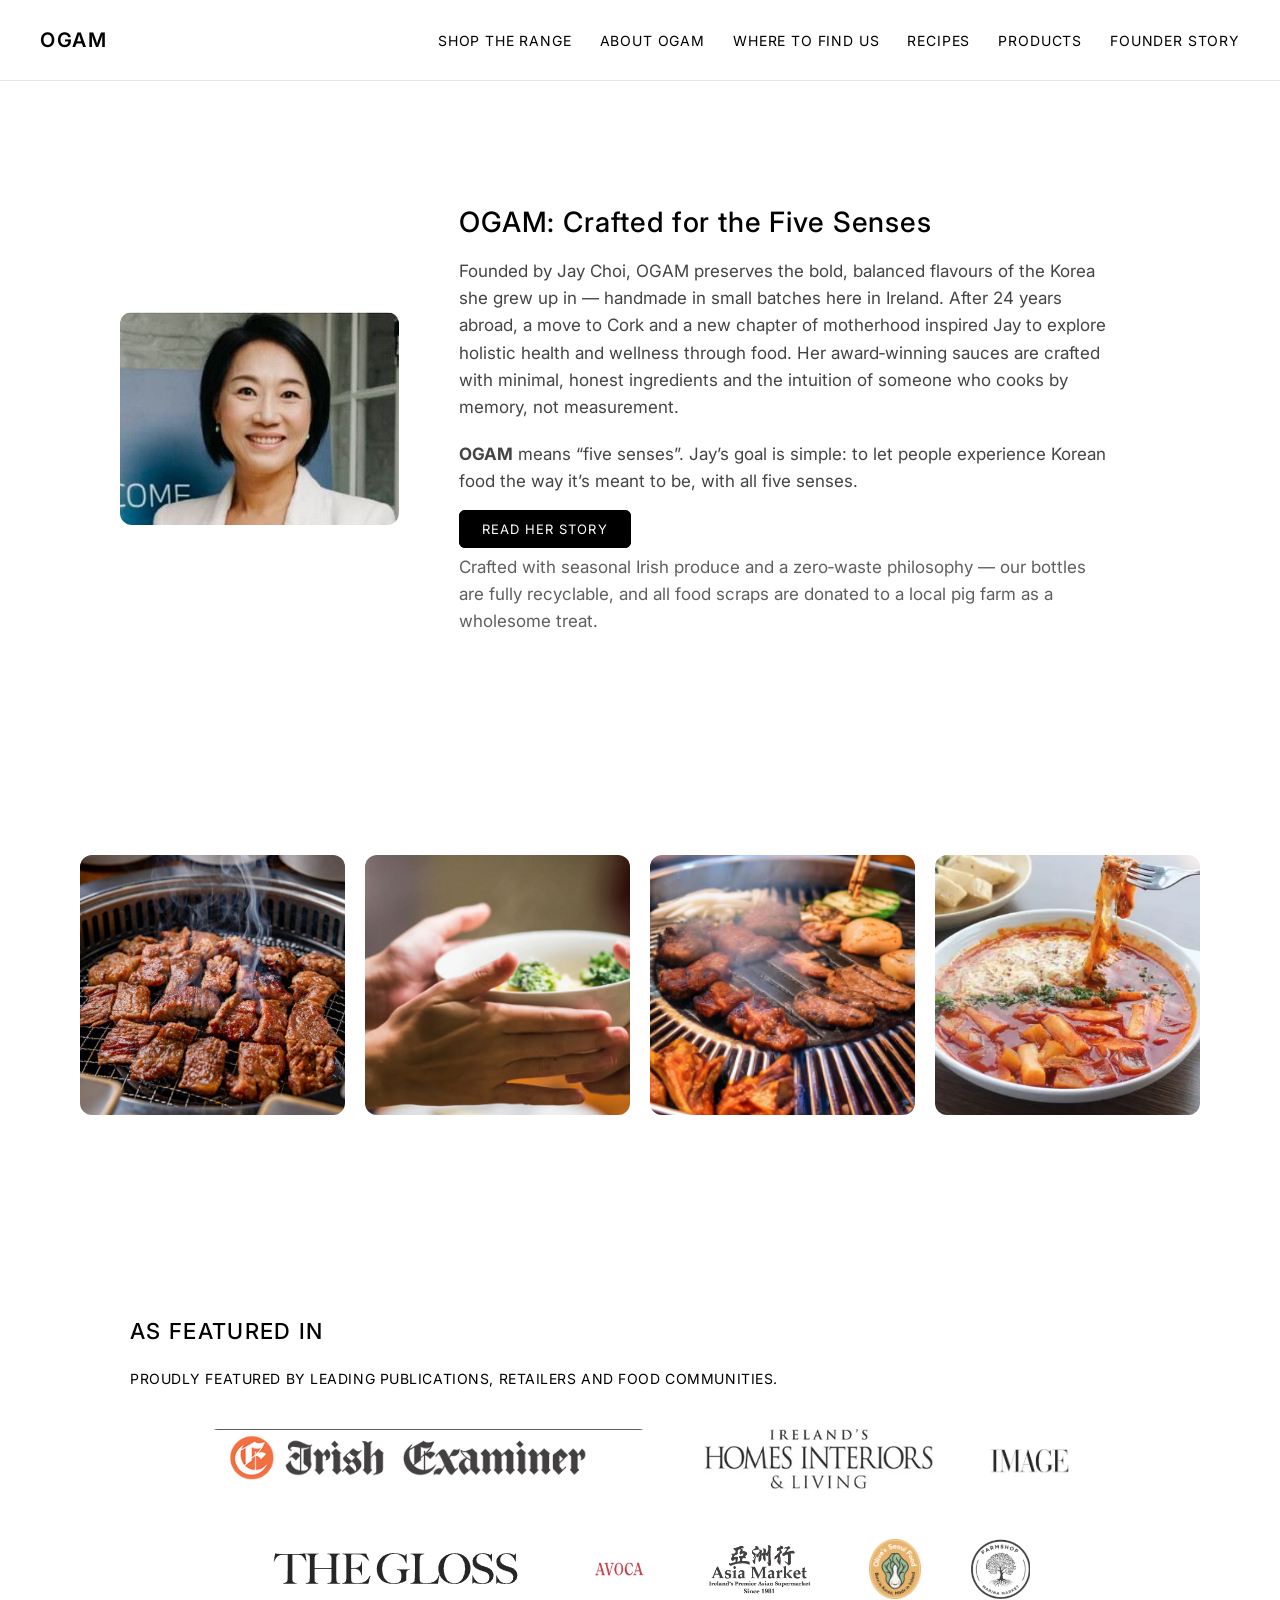
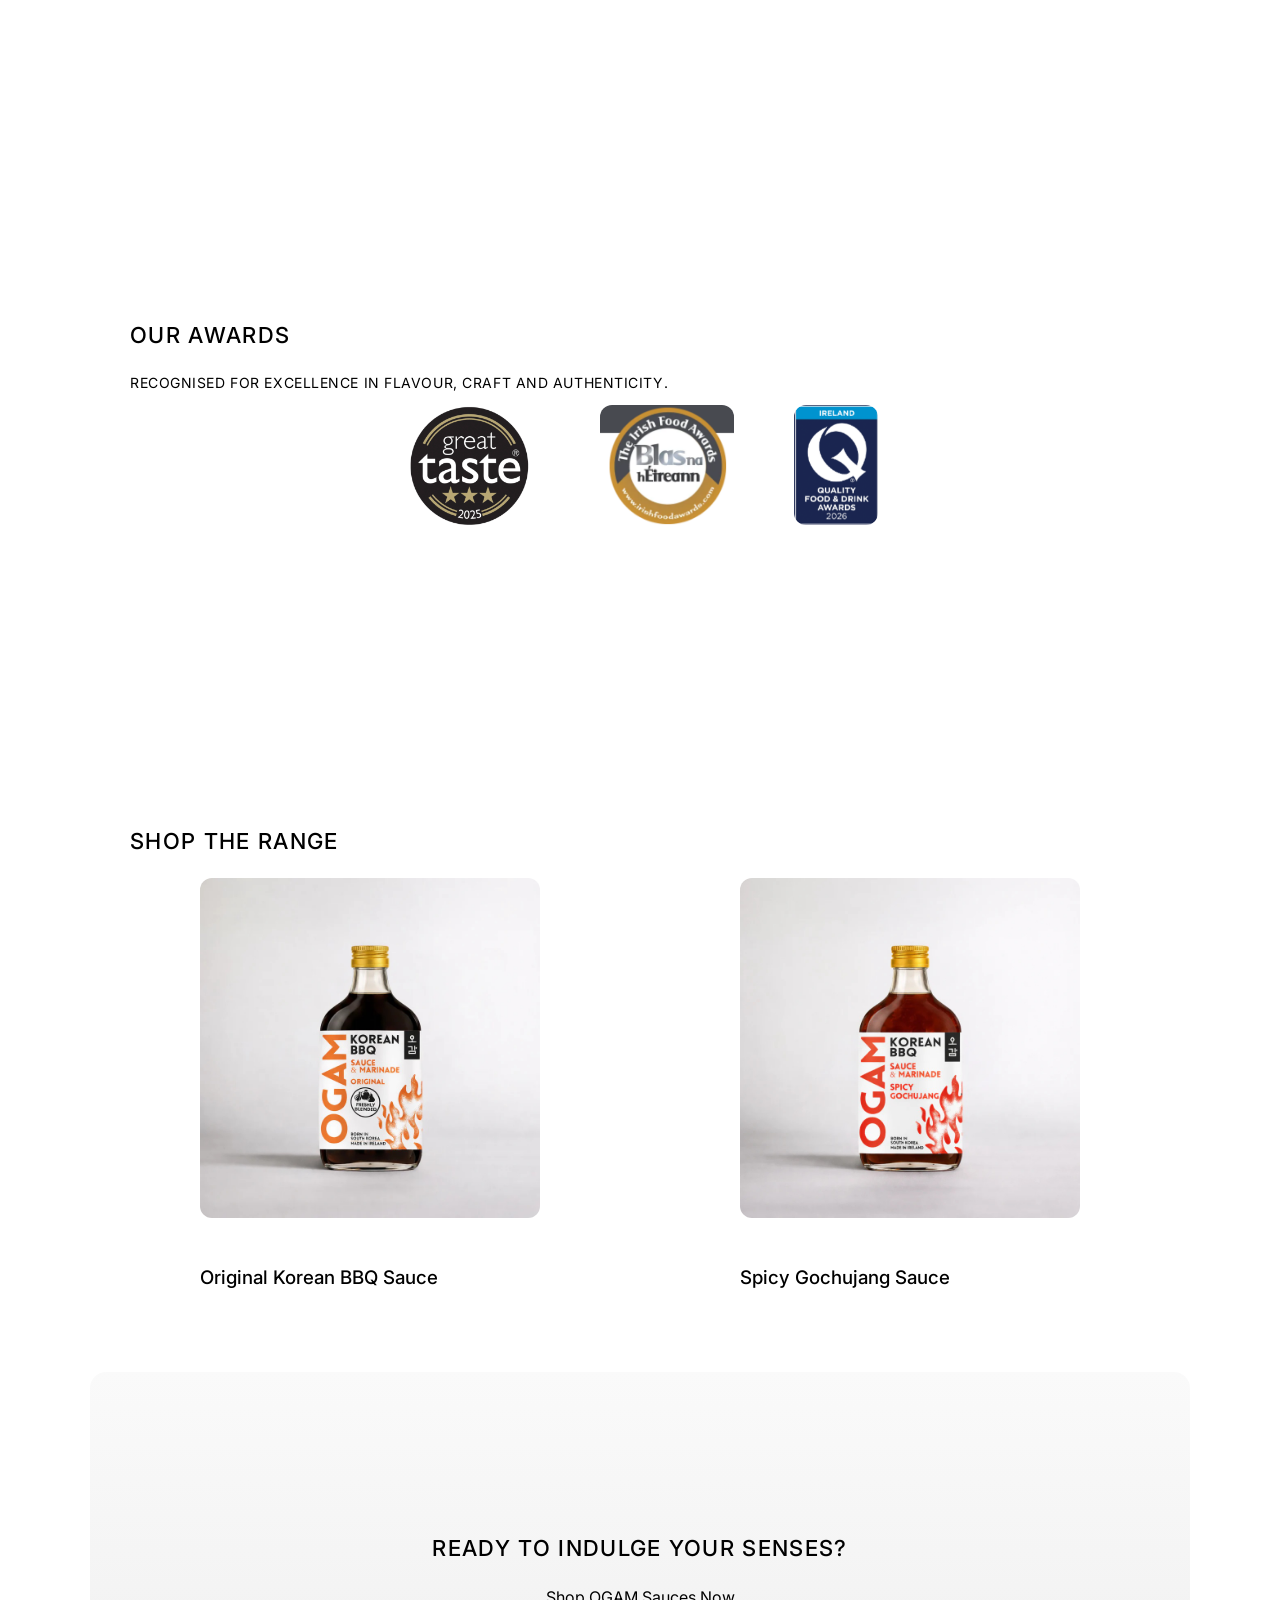
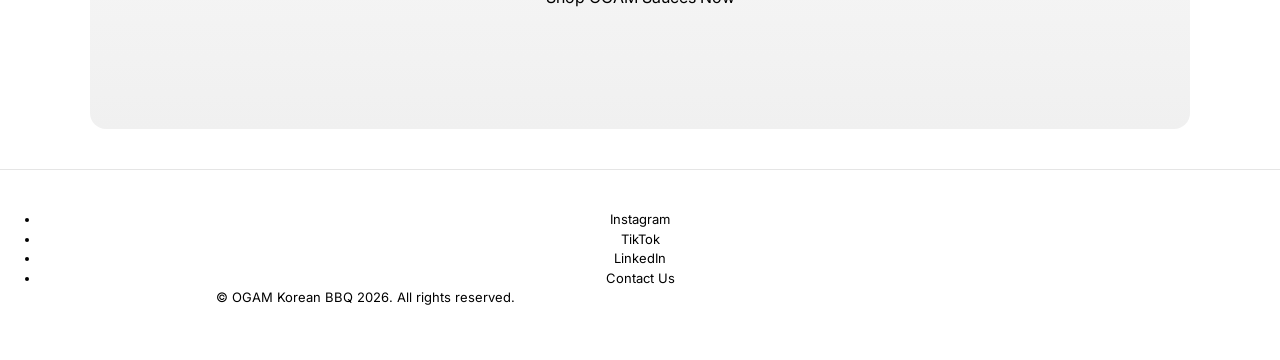
==== commit 65859eed: "Update index.html" ====
--- a/index.html
+++ b/index.html
@@ -106,36 +106,16 @@
     <a href="shop.html" class="ogam-btn ogam-btn--secondary">Shop OGAM Sauces Now</a>
 </section>
 
-</div> <!-- closes .home-container -->
-
-    <!-- Socials Section -->
-<section class="socials">
-  <h2>Connect with OGAM</h2>
-  <ul class="social-links">
-    <li>
-      <a href="https://www.instagram.com/ogamkorean" target="_blank" rel="noopener">
-        Instagram
-      </a>
-    </li>
-    <li>
-      <a href="https://www.tiktok.com/@ogamkorean" target="_blank" rel="noopener">
-        TikTok
-      </a>
-    </li>
-    <li>
-      <a href="https://www.linkedin.com/JayChoi" target="_blank" rel="noopener">
-        LinkedIn
-      </a>
-    </li>
-    <li>
-      <a href="mailto:hello@ogamkcork.com">
-        Email
-      </a>
-    </li>
-  </ul>
-</section>
+</div>
 
     <footer class="footer">
+    <ul class="footer-socials">
+    <li><a href="https://instagram.com/ogamkorean" target="_blank">Instagram</a></li>
+    <li><a href="https://tiktok.com/@ogamkorean" target="_blank">TikTok</a></li>
+    <li><a href="https://linkedin.com/JayChoi" target="_blank">LinkedIn</a></li>
+    <li><a href="mailto:hello@ogamkcork.com">Contact Us</a></li>
+  </ul>
+        
         <p>&copy; OGAM Korean BBQ 2026. All rights reserved.</p>
     </footer>
 
--- a/style.css
+++ b/style.css
@@ -209,9 +209,8 @@
 /* Keep cards narrow and tidy */
 .recipe-card {
     max-width: 260px;
-    max-heigth: 330px;
+    max-height: 330px;
     text-align: center; 
-    heigth: 240px;
     object-fit: cover; 
     border-radium: 12px; 
 }
@@ -1045,7 +1044,6 @@
 
 .gallery-subheading {
     text-transform: uppercase;
-    text-align: center; 
     font-size: 1.1rem;
     color: #555;
     letter-spacing: 0.5px;
